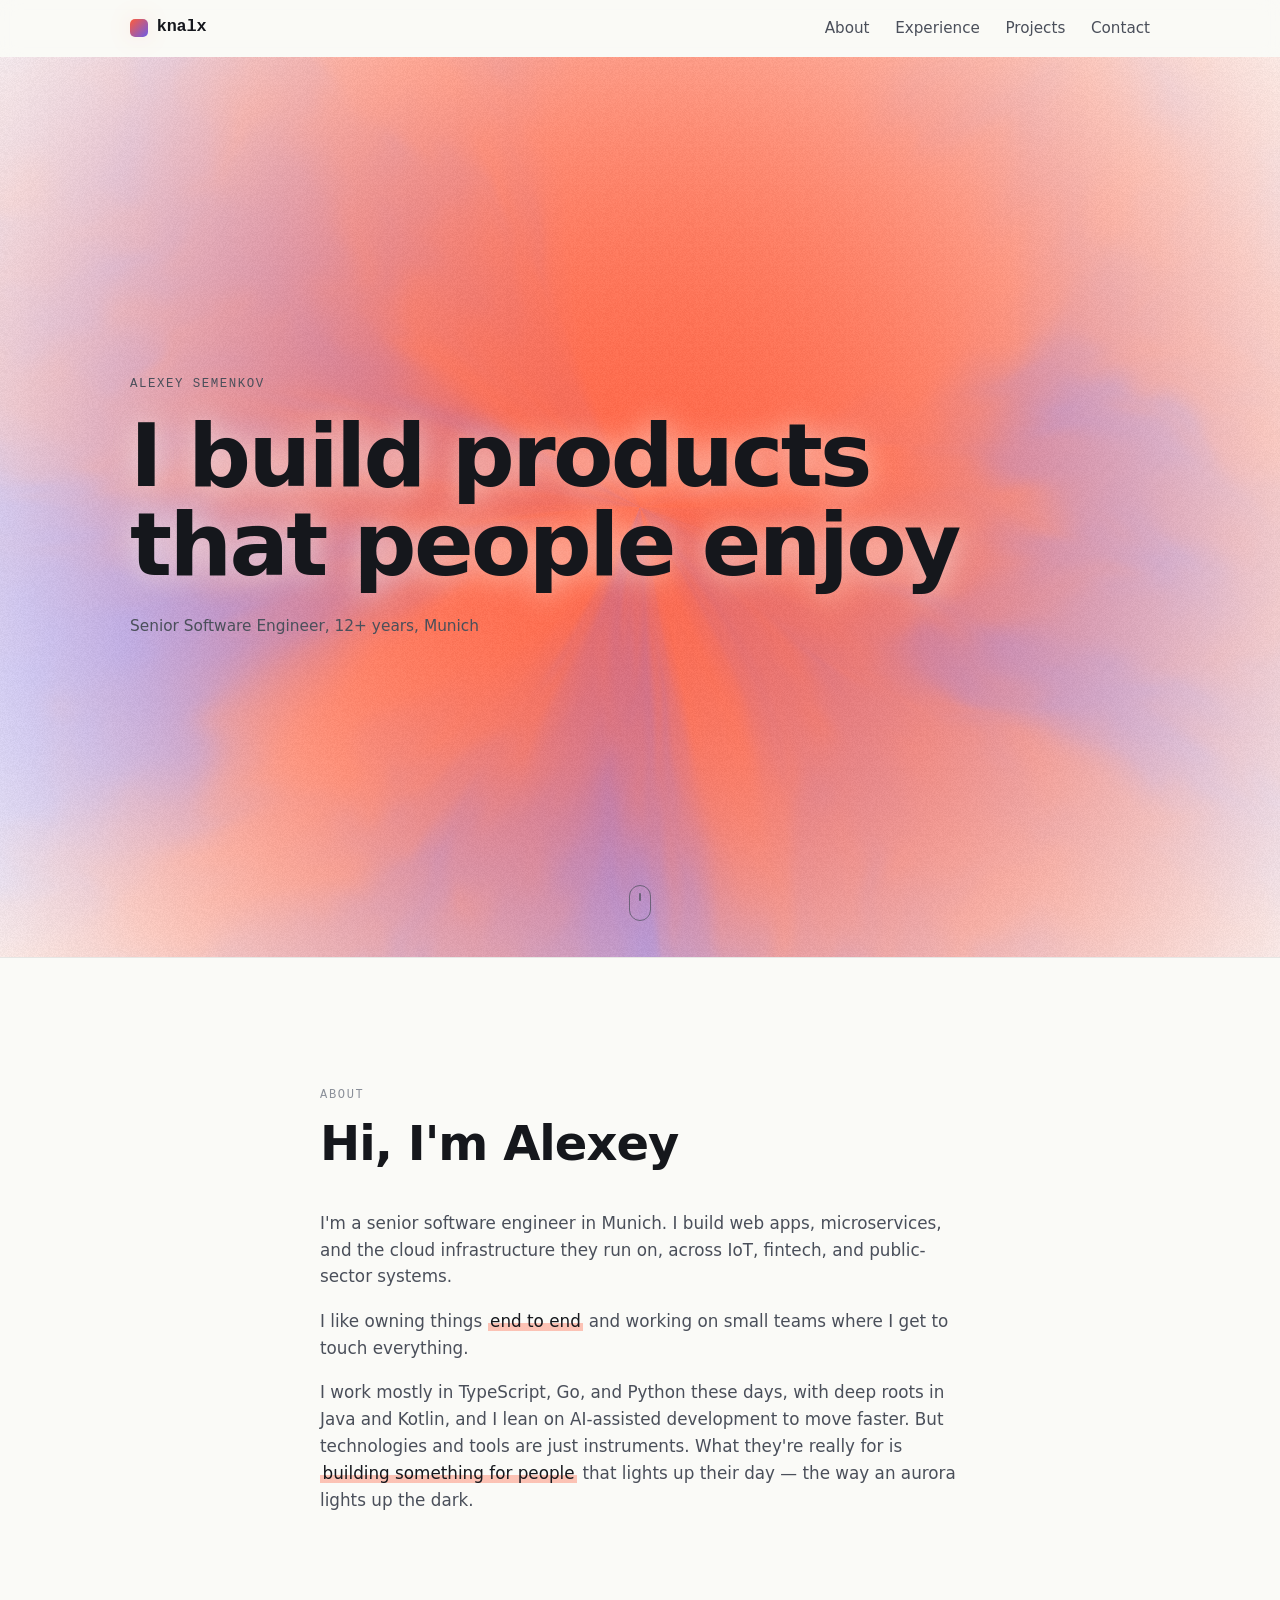
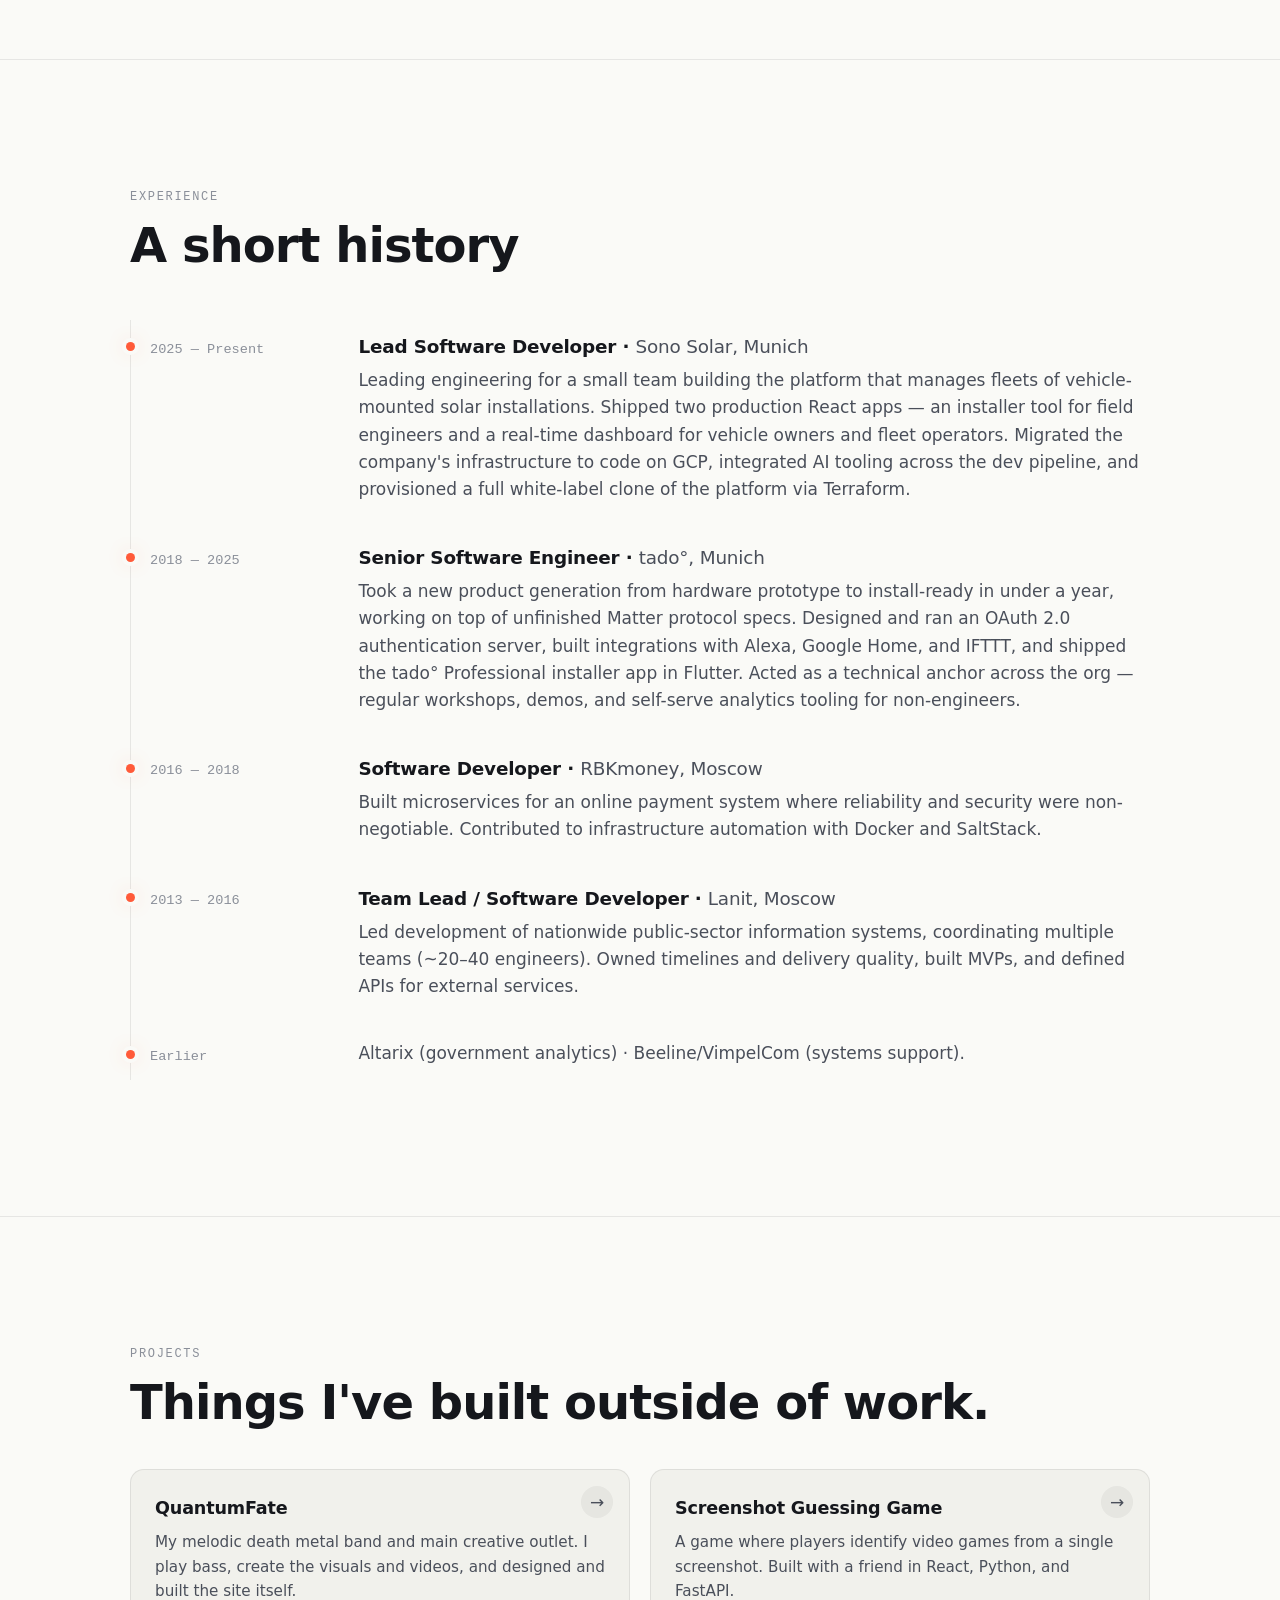
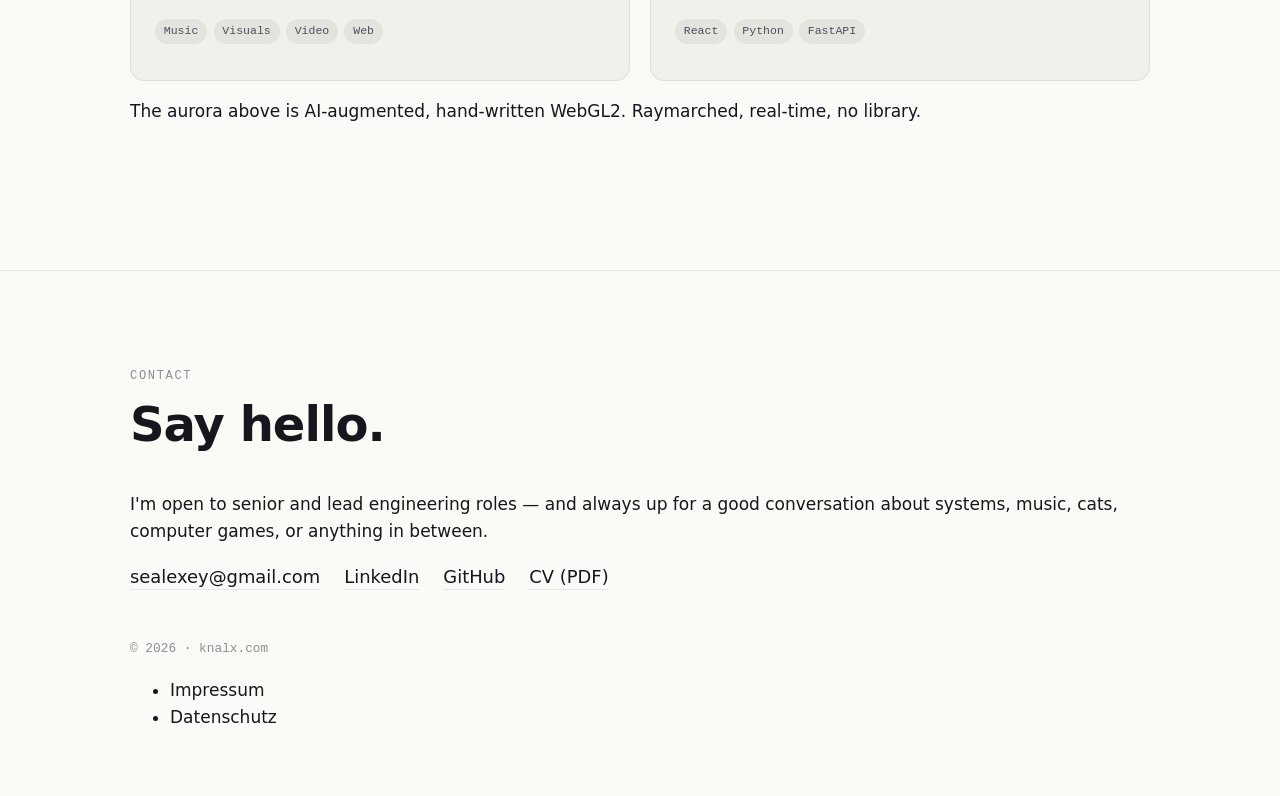
==== public/index.html @ 8fd1394a "site: legal pages, aurora dividers, projects rename - impressum.html + datenschutz.html: §5 TMG Impr" ====
<!doctype html>
<html lang="en">
    <head>
        <meta charset="utf-8" />
        <meta
            name="viewport"
            content="width=device-width, initial-scale=1, viewport-fit=cover"
        />
        <meta name="color-scheme" content="dark light" />
        <meta
            name="theme-color"
            content="#04060a"
            media="(prefers-color-scheme: dark)"
        />
        <meta
            name="theme-color"
            content="#f7f3f8"
            media="(prefers-color-scheme: light)"
        />

        <title>Alexey Semenkov, Senior Software Engineer, Munich</title>
        <meta
            name="description"
            content="Senior software engineer in Munich with 12+ years across IoT, fintech, and public-sector systems. I build web apps, microservices, and cloud infrastructure, from prototype to production."
        />

        <link rel="icon" type="image/svg+xml" href="/favicon.svg" />
        <link rel="stylesheet" href="/styles.css" />
    </head>

    <body>
        <a class="skip" href="#about">Skip to content</a>

        <header class="site-header" id="top">
            <nav aria-label="Primary">
                <a class="brand" href="#top" aria-label="knalx home">
                    <span class="brand__mark" aria-hidden="true"></span>
                    <span class="brand__word">knalx</span>
                </a>
                <ul class="nav">
                    <li><a href="#about">About</a></li>
                    <li><a href="#experience">Experience</a></li>
                    <li><a href="#projects">Projects</a></li>
                    <li><a href="#contact">Contact</a></li>
                </ul>
            </nav>
        </header>

        <main>
            <section id="hero" class="hero" aria-label="Intro">
                <canvas id="hero-gl" aria-hidden="true"></canvas>
                <div class="hero__fallback" aria-hidden="true"></div>

                <div class="hero__inner">
                    <p class="hero__eyebrow">Alexey Semenkov</p>
                    <h1 class="hero__title">
                        I build products<br />
                        that people enjoy
                    </h1>
                    <p class="hero__sub">
                        Senior Software Engineer, 12+ years, Munich
                    </p>
                </div>

                <a class="hero__cue" href="#about" aria-label="Scroll to about">
                    <span></span>
                </a>
            </section>

            <section id="about" class="section section--about reveal">
                <div class="container container--narrow">
                    <p class="section__kicker">About</p>
                    <h2 class="section__title">Hi, I'm Alexey</h2>
                    <div class="prose">
                        <p>
                            I'm a senior software engineer in Munich. I build
                            web apps, microservices, and the cloud
                            infrastructure they run on, across IoT, fintech,
                            and public-sector systems.
                        </p>
                        <p>
                            I like owning things <em>end to end</em> and
                            working on small teams where I get to touch
                            everything.
                        </p>
                        <p>
                            I work mostly in TypeScript, Go, and Python these
                            days, with deep roots in Java and Kotlin, and I
                            lean on AI-assisted development to move faster.
                            But technologies and tools are just instruments.
                            What they're really for is
                            <em>building something for people</em> that lights
                            up their day — the way an aurora lights up the
                            dark.
                        </p>
                    </div>
                </div>
            </section>

            <section id="experience" class="section section--experience reveal">
                <div class="container">
                    <p class="section__kicker">Experience</p>
                    <h2 class="section__title">A short history</h2>

                    <ol class="timeline">
                        <li class="timeline__item">
                            <div class="timeline__when">2025 — Present</div>
                            <div class="timeline__what">
                                <h3>
                                    Lead Software Developer ·
                                    <span>Sono Solar, Munich</span>
                                </h3>
                                <p>
                                    Leading engineering for a small team
                                    building the platform that manages fleets
                                    of vehicle-mounted solar installations.
                                    Shipped two production React apps — an
                                    installer tool for field engineers and a
                                    real-time dashboard for vehicle owners and
                                    fleet operators. Migrated the company's
                                    infrastructure to code on GCP, integrated
                                    AI tooling across the dev pipeline, and
                                    provisioned a full white-label clone of
                                    the platform via Terraform.
                                </p>
                            </div>
                        </li>
                        <li class="timeline__item">
                            <div class="timeline__when">2018 — 2025</div>
                            <div class="timeline__what">
                                <h3>
                                    Senior Software Engineer ·
                                    <span>tado°, Munich</span>
                                </h3>
                                <p>
                                    Took a new product generation from hardware
                                    prototype to install-ready in under a year,
                                    working on top of unfinished Matter
                                    protocol specs. Designed and ran an OAuth
                                    2.0 authentication server, built
                                    integrations with Alexa, Google Home, and
                                    IFTTT, and shipped the tado° Professional
                                    installer app in Flutter. Acted as a
                                    technical anchor across the org — regular
                                    workshops, demos, and self-serve analytics
                                    tooling for non-engineers.
                                </p>
                            </div>
                        </li>
                        <li class="timeline__item">
                            <div class="timeline__when">2016 — 2018</div>
                            <div class="timeline__what">
                                <h3>
                                    Software Developer ·
                                    <span>RBKmoney, Moscow</span>
                                </h3>
                                <p>
                                    Built microservices for an online payment
                                    system where reliability and security were
                                    non-negotiable. Contributed to
                                    infrastructure automation with Docker and
                                    SaltStack.
                                </p>
                            </div>
                        </li>
                        <li class="timeline__item">
                            <div class="timeline__when">2013 — 2016</div>
                            <div class="timeline__what">
                                <h3>
                                    Team Lead / Software Developer ·
                                    <span>Lanit, Moscow</span>
                                </h3>
                                <p>
                                    Led development of nationwide
                                    public-sector information systems,
                                    coordinating multiple teams (~20–40
                                    engineers). Owned timelines and delivery
                                    quality, built MVPs, and defined APIs for
                                    external services.
                                </p>
                            </div>
                        </li>
                        <li class="timeline__item">
                            <div class="timeline__when">Earlier</div>
                            <div class="timeline__what">
                                <p>
                                    Altarix (government analytics) ·
                                    Beeline/VimpelCom (systems support).
                                </p>
                            </div>
                        </li>
                    </ol>
                </div>
            </section>

            <section id="projects" class="section section--projects reveal">
                <div class="container">
                    <p class="section__kicker">Projects</p>
                    <h2 class="section__title">
                        Things I've built outside of work.
                    </h2>

                    <ul class="cards">
                        <li class="card">
                            <h3 class="card__title">QuantumFate</h3>
                            <p class="card__pitch">
                                My melodic death metal band and main creative
                                outlet. I play bass, create the visuals and
                                videos, and designed and built the site
                                itself.
                            </p>
                            <ul class="chips">
                                <li>Music</li>
                                <li>Visuals</li>
                                <li>Video</li>
                                <li>Web</li>
                            </ul>
                            <a
                                class="card__link"
                                href="https://quantumfate.com"
                                rel="noopener"
                                aria-label="Open quantumfate.com"
                                >→</a
                            >
                        </li>
                        <li class="card">
                            <h3 class="card__title">
                                Screenshot Guessing Game
                            </h3>
                            <p class="card__pitch">
                                A game where players identify video games from
                                a single screenshot. Built with a friend in
                                React, Python, and FastAPI.
                            </p>
                            <ul class="chips">
                                <li>React</li>
                                <li>Python</li>
                                <li>FastAPI</li>
                            </ul>
                            <a
                                class="card__link"
                                href="https://github.com/knalx/ssgg"
                                rel="noopener"
                                aria-label="Open ssgg on GitHub"
                                >→</a
                            >
                        </li>
                    </ul>

                    <p class="aurora-credit">
                        The aurora above is AI-augmented, hand-written
                        WebGL2. Raymarched, real-time, no library.
                    </p>
                </div>
            </section>
        </main>

        <footer id="contact" class="site-footer reveal">
            <div class="container">
                <p class="footer__kicker">Contact</p>
                <h2 class="footer__title">Say hello.</h2>
                <p class="footer__intro">
                    I'm open to senior and lead engineering roles — and
                    always up for a good conversation about systems, music,
                    cats, computer games, or anything in between.
                </p>

                <ul class="links">
                    <li>
                        <a href="mailto:sealexey@gmail.com"
                            >sealexey@gmail.com</a
                        >
                    </li>
                    <li>
                        <a
                            href="https://linkedin.com/in/alexey-semenkov"
                            rel="me noopener"
                            >LinkedIn</a
                        >
                    </li>
                    <li>
                        <a href="https://github.com/knalx" rel="me noopener"
                            >GitHub</a
                        >
                    </li>
                    <li><a href="/cv.pdf" download>CV (PDF)</a></li>
                </ul>

                <div class="footer__bottom">
                    <p class="footer__fine">
                        © <span id="year"></span> · knalx.com
                    </p>
                    <ul class="legal-links">
                        <li><a href="/impressum.html">Impressum</a></li>
                        <li><a href="/datenschutz.html">Datenschutz</a></li>
                    </ul>
                </div>
            </div>
        </footer>

        <script src="/hero.js" defer></script>
        <script src="/main.js" defer></script>
    </body>
</html>
---- styles.css ----
:root {
  --bg: #0b0d12;
  --bg-soft: #11141b;
  --fg: #eef0f4;
  --fg-soft: #a8aebb;
  --fg-mute: #6b7180;
  --line: rgba(255, 255, 255, 0.08);
  --accent-a: #ff5b3a;
  --accent-b: #6c5ce7;
  --max: 1100px;
  --max-narrow: 720px;
  --radius: 14px;
  --pad: clamp(1.25rem, 4vw, 2.5rem);

  --font-sans: ui-sans-serif, system-ui, -apple-system, "Segoe UI", Roboto,
    "Helvetica Neue", Arial, sans-serif;
  --font-mono: ui-monospace, SFMono-Regular, Menlo, Consolas, monospace;
  --font-display: var(--font-sans);
}

@media (prefers-color-scheme: light) {
  :root {
    --bg: #fafaf7;
    --bg-soft: #f1f1ec;
    --fg: #15171c;
    --fg-soft: #4a4f5a;
    --fg-mute: #8a8f99;
    --line: rgba(0, 0, 0, 0.08);
  }
}

* {
  box-sizing: border-box;
}

html {
  scroll-behavior: smooth;
}

@media (prefers-reduced-motion: reduce) {
  html {
    scroll-behavior: auto;
  }
  *,
  *::before,
  *::after {
    animation-duration: 0.001ms !important;
    animation-iteration-count: 1 !important;
    transition-duration: 0.001ms !important;
  }
}

body {
  margin: 0;
  background: var(--bg);
  color: var(--fg);
  font-family: var(--font-sans);
  font-size: clamp(15px, 1vw + 0.4rem, 17px);
  line-height: 1.6;
  -webkit-font-smoothing: antialiased;
  text-rendering: optimizeLegibility;
}

img,
svg,
canvas {
  display: block;
  max-width: 100%;
}

a {
  color: inherit;
  text-decoration: none;
  transition: color 0.2s ease, opacity 0.2s ease;
}

a:hover {
  color: var(--accent-a);
}

.skip {
  position: absolute;
  left: -9999px;
  top: 0;
}
.skip:focus {
  left: 1rem;
  top: 1rem;
  background: var(--fg);
  color: var(--bg);
  padding: 0.5rem 0.75rem;
  border-radius: 6px;
  z-index: 1000;
}

/* ---------- Header ---------- */
.site-header {
  position: sticky;
  top: 0;
  z-index: 50;
  backdrop-filter: saturate(160%) blur(10px);
  -webkit-backdrop-filter: saturate(160%) blur(10px);
  background: color-mix(in oklab, var(--bg) 70%, transparent);
  border-bottom: 1px solid transparent;
  transition: border-color 0.3s ease, background 0.3s ease;
}

.site-header.is-scrolled {
  border-bottom-color: var(--line);
}

.site-header nav {
  max-width: var(--max);
  margin: 0 auto;
  padding: 0.9rem var(--pad);
  display: flex;
  align-items: center;
  justify-content: space-between;
  gap: 1rem;
}

.brand {
  display: inline-flex;
  align-items: center;
  gap: 0.55rem;
  font-weight: 600;
  letter-spacing: -0.01em;
  font-size: 1.05rem;
}

.brand__mark {
  width: 18px;
  height: 18px;
  border-radius: 5px;
  background: linear-gradient(135deg, var(--accent-a), var(--accent-b));
  box-shadow: 0 0 24px -6px var(--accent-a);
}

.brand__word {
  font-family: var(--font-mono);
}

.nav {
  display: flex;
  gap: clamp(0.75rem, 2vw, 1.6rem);
  list-style: none;
  margin: 0;
  padding: 0;
  font-size: 0.95rem;
  color: var(--fg-soft);
}

.nav a {
  position: relative;
  padding: 0.25rem 0;
}

.nav a::after {
  content: "";
  position: absolute;
  left: 0;
  right: 100%;
  bottom: -2px;
  height: 1px;
  background: currentColor;
  transition: right 0.25s ease;
}

.nav a:hover::after {
  right: 0;
}

/* ---------- Hero ---------- */
.hero {
  position: relative;
  height: 100svh;
  min-height: 560px;
  overflow: hidden;
  display: flex;
  align-items: center;
}

#hero-gl,
.hero__fallback {
  position: absolute;
  inset: 0;
  width: 100%;
  height: 100%;
  z-index: 0;
}

.hero__fallback {
  background:
    radial-gradient(60% 60% at 30% 30%, color-mix(in oklab, var(--accent-b) 55%, transparent), transparent 70%),
    radial-gradient(50% 50% at 70% 70%, color-mix(in oklab, var(--accent-a) 55%, transparent), transparent 70%),
    var(--bg);
  filter: saturate(115%);
  animation: drift 24s ease-in-out infinite alternate;
  opacity: 0;
  transition: opacity 0.4s ease;
}

.hero.no-gl .hero__fallback {
  opacity: 1;
}

@keyframes drift {
  from {
    transform: translate3d(-2%, -1%, 0) scale(1.05);
  }
  to {
    transform: translate3d(2%, 1%, 0) scale(1.1);
  }
}

.hero__inner {
  position: relative;
  z-index: 2;
  max-width: var(--max);
  width: 100%;
  margin: 0 auto;
  padding: 0 var(--pad);
}

.hero__eyebrow {
  font-family: var(--font-mono);
  text-transform: uppercase;
  letter-spacing: 0.12em;
  font-size: 0.78rem;
  color: var(--fg-soft);
  margin: 0 0 1rem;
}

.hero__title {
  font-family: var(--font-display);
  font-weight: 700;
  font-size: clamp(2.4rem, 7vw, 5.5rem);
  line-height: 1.02;
  letter-spacing: -0.03em;
  margin: 0 0 1.5rem;
  max-width: 18ch;
  text-shadow: 0 2px 30px color-mix(in oklab, var(--bg) 65%, transparent);
}

.hero__sub {
  font-size: clamp(0.95rem, 1.2vw, 1.1rem);
  color: var(--fg-soft);
  margin: 0;
}

.hero__cue {
  position: absolute;
  z-index: 2;
  left: 50%;
  bottom: 2.2rem;
  width: 22px;
  height: 36px;
  border: 1px solid var(--fg-soft);
  border-radius: 12px;
  transform: translateX(-50%);
  opacity: 0.7;
}

.hero__cue span {
  position: absolute;
  left: 50%;
  top: 7px;
  width: 2px;
  height: 8px;
  background: var(--fg-soft);
  border-radius: 1px;
  transform: translateX(-50%);
  animation: cue 1.6s ease-in-out infinite;
}

@keyframes cue {
  0%,
  100% {
    transform: translate(-50%, 0);
    opacity: 1;
  }
  50% {
    transform: translate(-50%, 10px);
    opacity: 0.2;
  }
}

/* ---------- Sections ---------- */
.section {
  padding: clamp(4rem, 10vw, 8rem) 0;
  border-top: 1px solid var(--line);
}

.container {
  max-width: var(--max);
  margin: 0 auto;
  padding: 0 var(--pad);
}

.container--narrow {
  max-width: var(--max-narrow);
}

.section__kicker,
.footer__kicker {
  font-family: var(--font-mono);
  text-transform: uppercase;
  letter-spacing: 0.14em;
  font-size: 0.75rem;
  color: var(--fg-mute);
  margin: 0 0 0.75rem;
}

.section__title,
.footer__title {
  font-family: var(--font-display);
  font-weight: 700;
  font-size: clamp(1.9rem, 4vw, 3rem);
  letter-spacing: -0.02em;
  line-height: 1.1;
  margin: 0 0 2.5rem;
}

.prose p {
  font-size: clamp(1.05rem, 1.3vw, 1.2rem);
  color: var(--fg-soft);
  margin: 0 0 1.1rem;
}

.prose em {
  color: var(--fg);
  font-style: normal;
  background: linear-gradient(180deg, transparent 60%, color-mix(in oklab, var(--accent-a) 35%, transparent) 60%);
  padding: 0 0.15em;
}

/* ---------- Timeline ---------- */
.timeline {
  list-style: none;
  margin: 0;
  padding: 0;
  position: relative;
}

.timeline::before {
  content: "";
  position: absolute;
  left: 0;
  top: 0.5rem;
  bottom: 0.5rem;
  width: 1px;
  background: var(--line);
}

.timeline__item {
  display: grid;
  grid-template-columns: clamp(110px, 18%, 170px) 1fr;
  gap: clamp(1rem, 3vw, 2.5rem);
  padding: 1.25rem 0 1.25rem 1.25rem;
  position: relative;
}

.timeline__item::before {
  content: "";
  position: absolute;
  left: -4px;
  top: 1.85rem;
  width: 9px;
  height: 9px;
  border-radius: 50%;
  background: var(--accent-a);
  box-shadow: 0 0 0 4px var(--bg), 0 0 18px -2px var(--accent-a);
}

.timeline__when {
  font-family: var(--font-mono);
  color: var(--fg-mute);
  font-size: 0.85rem;
  padding-top: 0.4rem;
}

.timeline__what h3 {
  margin: 0 0 0.35rem;
  font-size: 1.15rem;
  letter-spacing: -0.01em;
}

.timeline__what h3 span {
  color: var(--fg-soft);
  font-weight: 500;
}

.timeline__what p {
  margin: 0;
  color: var(--fg-soft);
}

/* ---------- Project cards ---------- */
.cards {
  list-style: none;
  padding: 0;
  margin: 0;
  display: grid;
  grid-template-columns: repeat(auto-fit, minmax(260px, 1fr));
  gap: clamp(0.8rem, 2vw, 1.25rem);
}

.card {
  position: relative;
  padding: 1.5rem 1.5rem 1.25rem;
  background: var(--bg-soft);
  border: 1px solid var(--line);
  border-radius: var(--radius);
  overflow: hidden;
  isolation: isolate;
  transition: transform 0.35s ease, border-color 0.35s ease;
}

.card::before {
  content: "";
  position: absolute;
  inset: 0;
  background: radial-gradient(
    400px circle at var(--mx, 50%) var(--my, 0%),
    color-mix(in oklab, var(--accent-a) 22%, transparent),
    transparent 60%
  );
  opacity: 0;
  transition: opacity 0.3s ease;
  z-index: -1;
  pointer-events: none;
}

.card:hover {
  transform: translateY(-2px);
  border-color: color-mix(in oklab, var(--accent-a) 50%, var(--line));
}

.card:hover::before {
  opacity: 1;
}

.card__title {
  margin: 0 0 0.5rem;
  font-size: 1.1rem;
  letter-spacing: -0.01em;
}

.card__pitch {
  margin: 0 0 1rem;
  color: var(--fg-soft);
  font-size: 0.95rem;
}

.chips {
  list-style: none;
  margin: 0 0 1rem;
  padding: 0;
  display: flex;
  flex-wrap: wrap;
  gap: 0.4rem;
  font-family: var(--font-mono);
  font-size: 0.72rem;
}

.chips li {
  padding: 0.2rem 0.55rem;
  border-radius: 999px;
  background: color-mix(in oklab, var(--fg) 6%, transparent);
  color: var(--fg-soft);
}

.card__link {
  position: absolute;
  right: 1rem;
  top: 1rem;
  width: 32px;
  height: 32px;
  display: inline-flex;
  align-items: center;
  justify-content: center;
  border-radius: 50%;
  color: var(--fg-soft);
  background: color-mix(in oklab, var(--fg) 5%, transparent);
  transition: background 0.2s ease, color 0.2s ease, transform 0.2s ease;
}

.card__link:hover {
  color: var(--bg);
  background: var(--accent-a);
  transform: translate(2px, -2px);
}

/* ---------- Footer ---------- */
.site-footer {
  border-top: 1px solid var(--line);
  padding: clamp(3rem, 8vw, 6rem) 0 3rem;
}

.links {
  list-style: none;
  padding: 0;
  margin: 0 0 3rem;
  display: flex;
  flex-wrap: wrap;
  gap: 1.5rem;
  font-size: clamp(1.05rem, 1.4vw, 1.25rem);
}

.links a {
  border-bottom: 1px solid var(--line);
  padding-bottom: 2px;
}

.footer__fine {
  font-family: var(--font-mono);
  color: var(--fg-mute);
  font-size: 0.8rem;
  margin: 0;
}

/* ---------- Reveal animation ---------- */
.reveal {
  opacity: 0;
  transform: translateY(18px);
  transition: opacity 0.7s ease, transform 0.7s ease;
}

.reveal.is-in {
  opacity: 1;
  transform: none;
}

@media (prefers-reduced-motion: reduce) {
  .reveal {
    opacity: 1;
    transform: none;
    transition: none;
  }
  .hero__fallback,
  .hero__cue span {
    animation: none;
  }
}
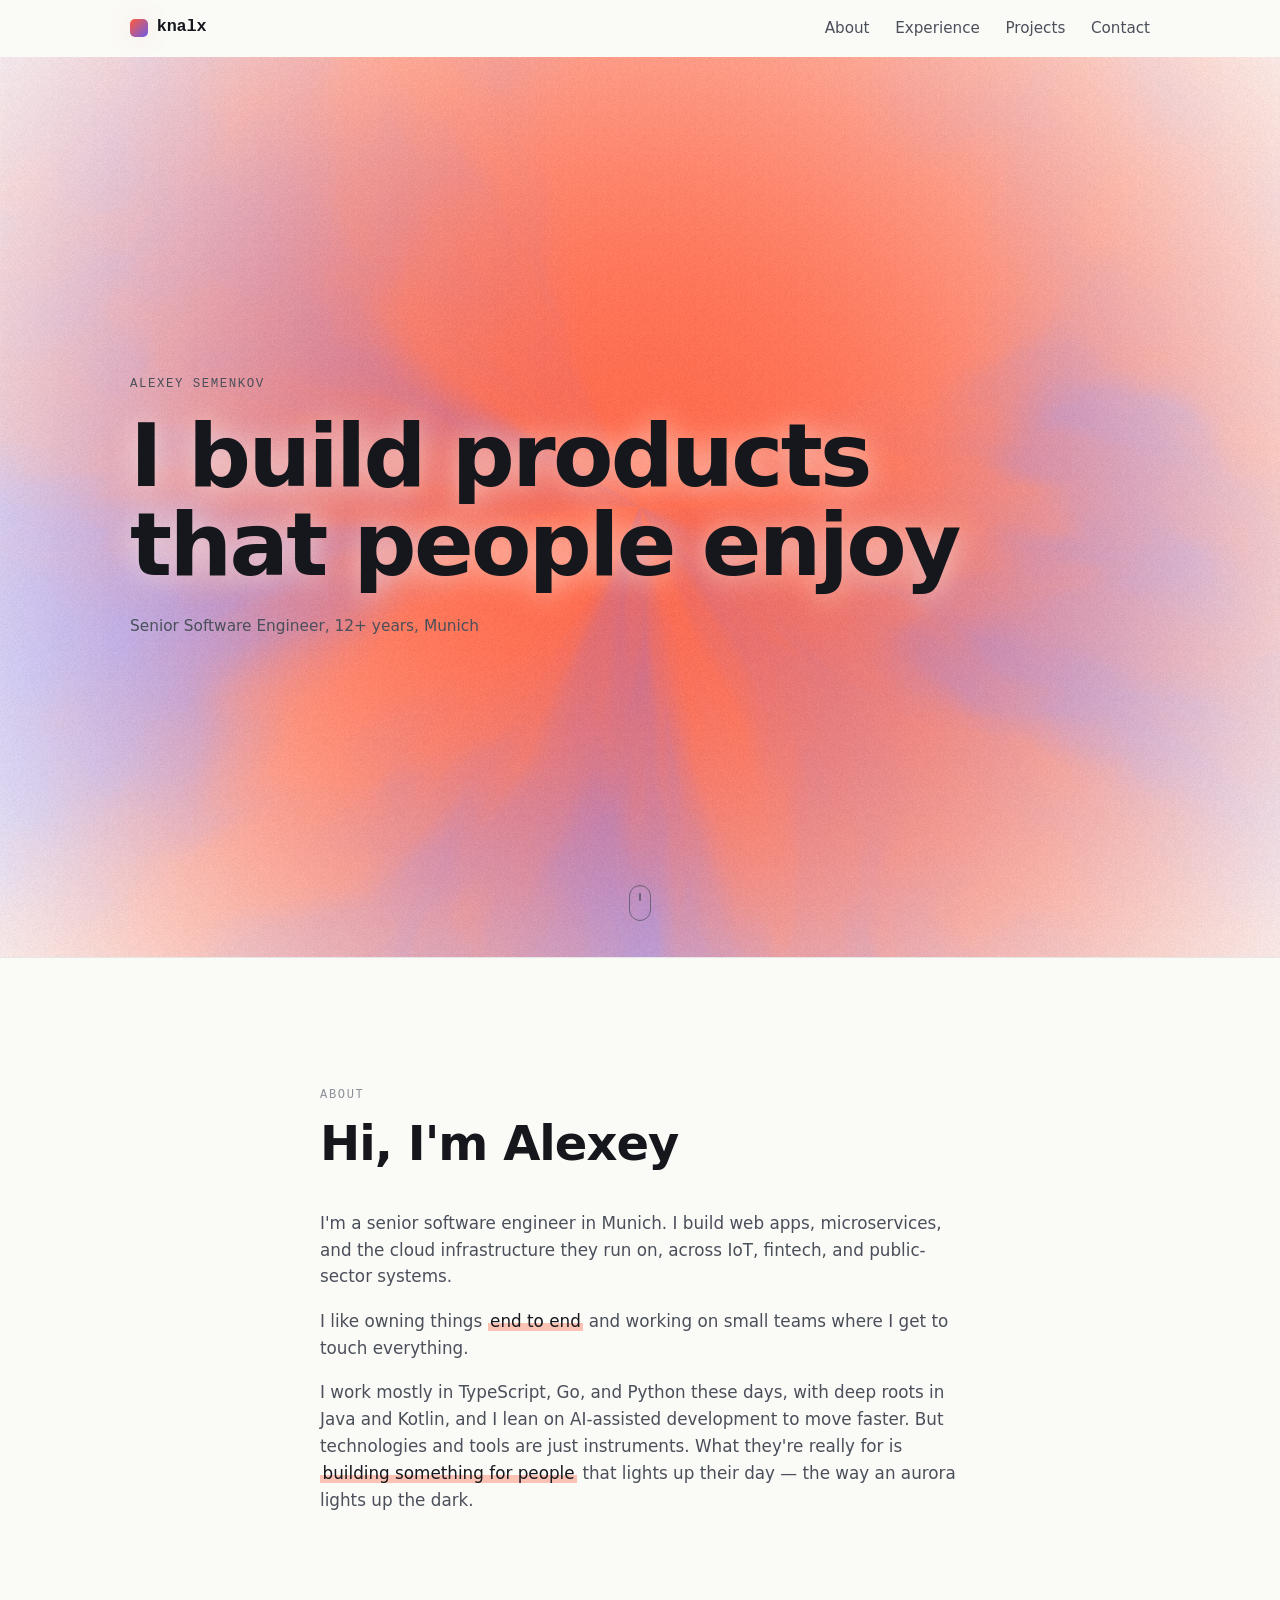
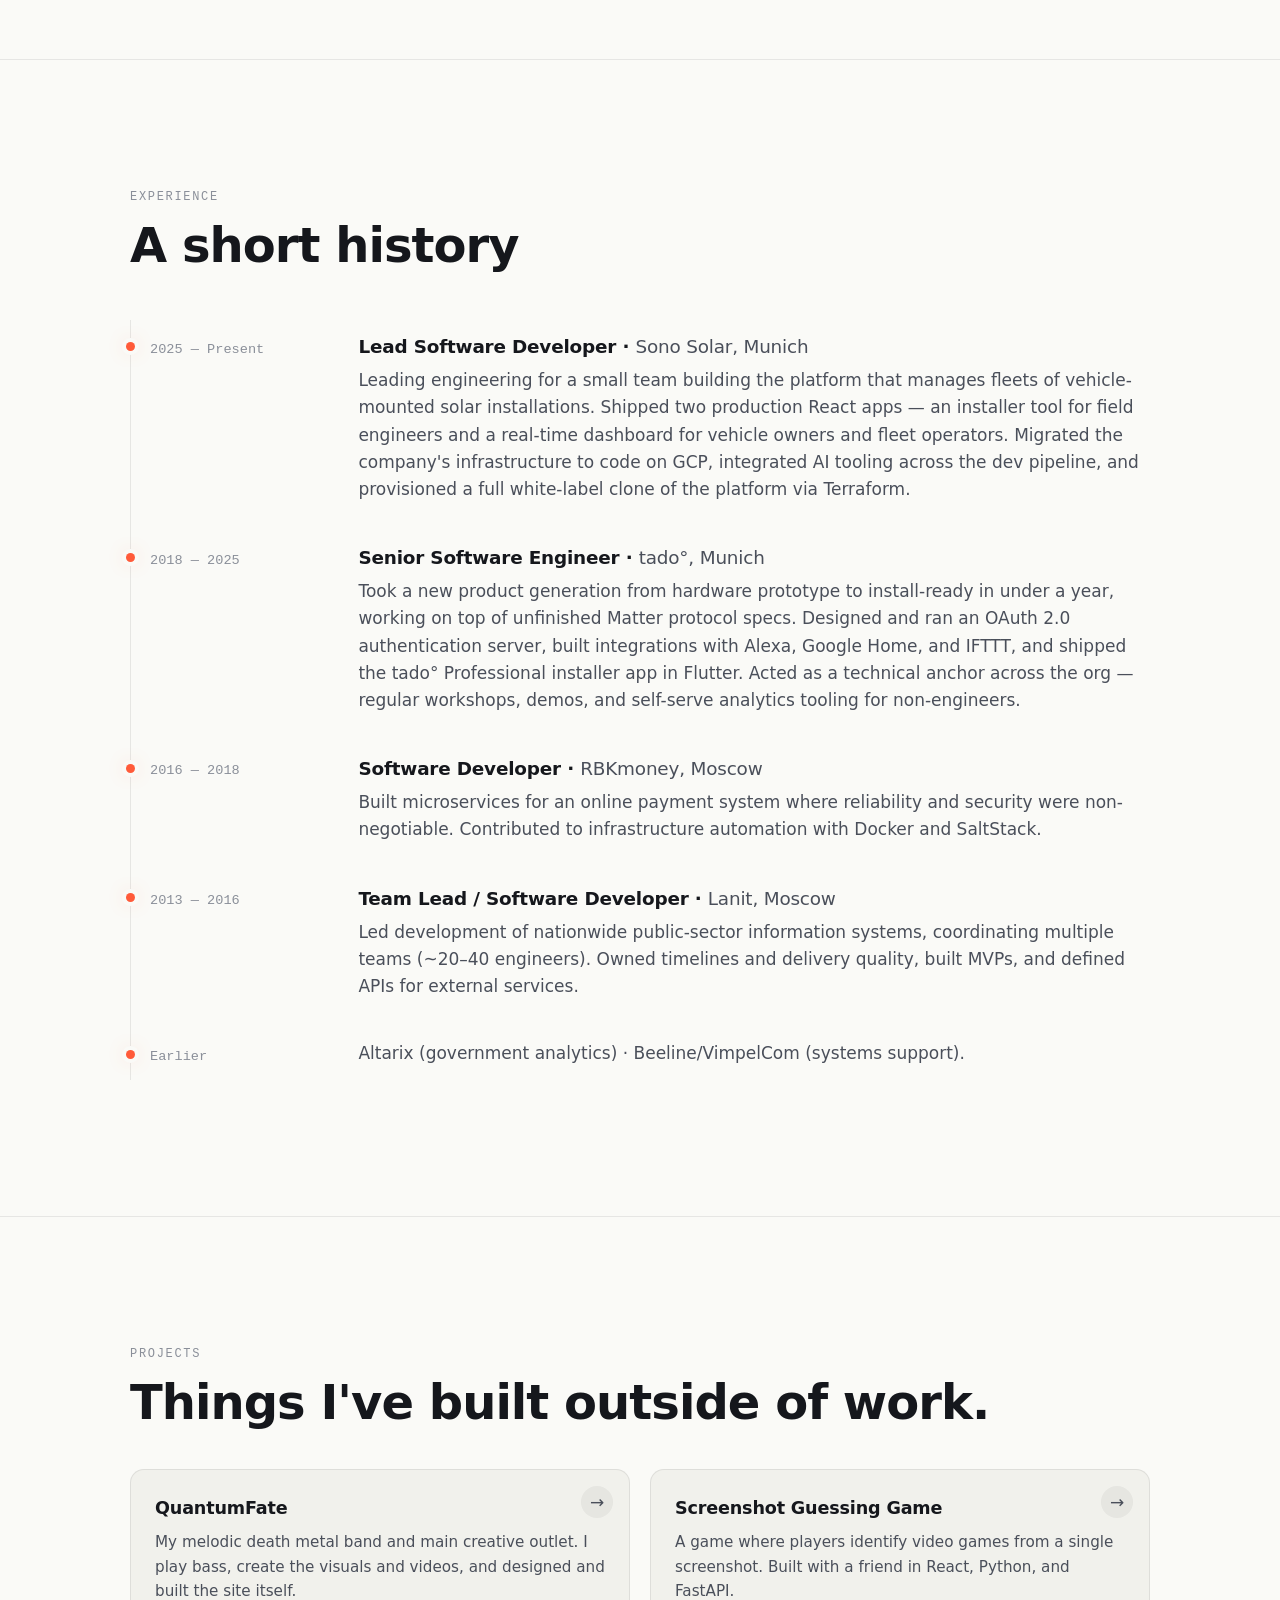
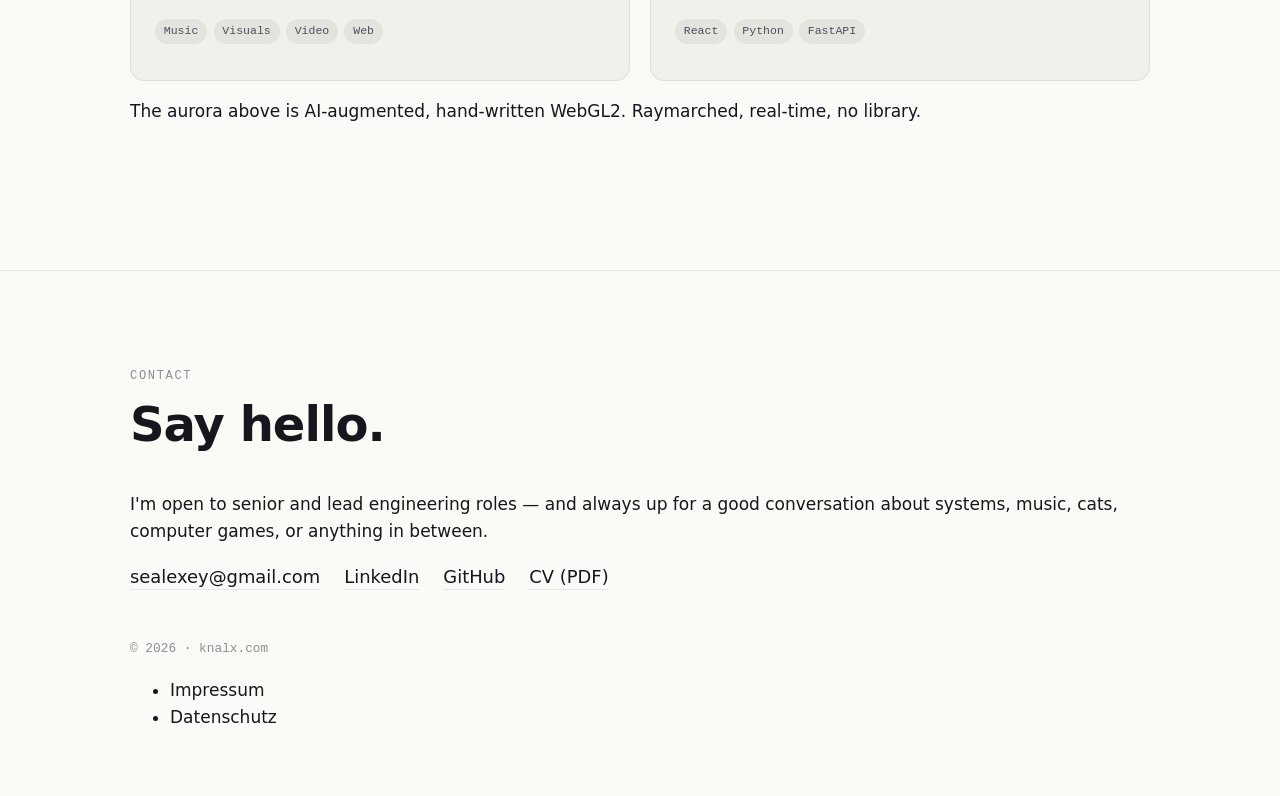
==== commit 491af5a8: "hero: real-star catalog via GL_POINTS pass + NASA-orbital splat style Replace the procedural starLay" ====
--- a/public/index.html
+++ b/public/index.html
@@ -26,6 +26,7 @@
 
         <link rel="icon" type="image/svg+xml" href="/favicon.svg" />
         <link rel="stylesheet" href="/styles.css" />
+        <link rel="preload" href="/stars.bin" as="fetch" crossorigin="anonymous" />
     </head>
 
     <body>
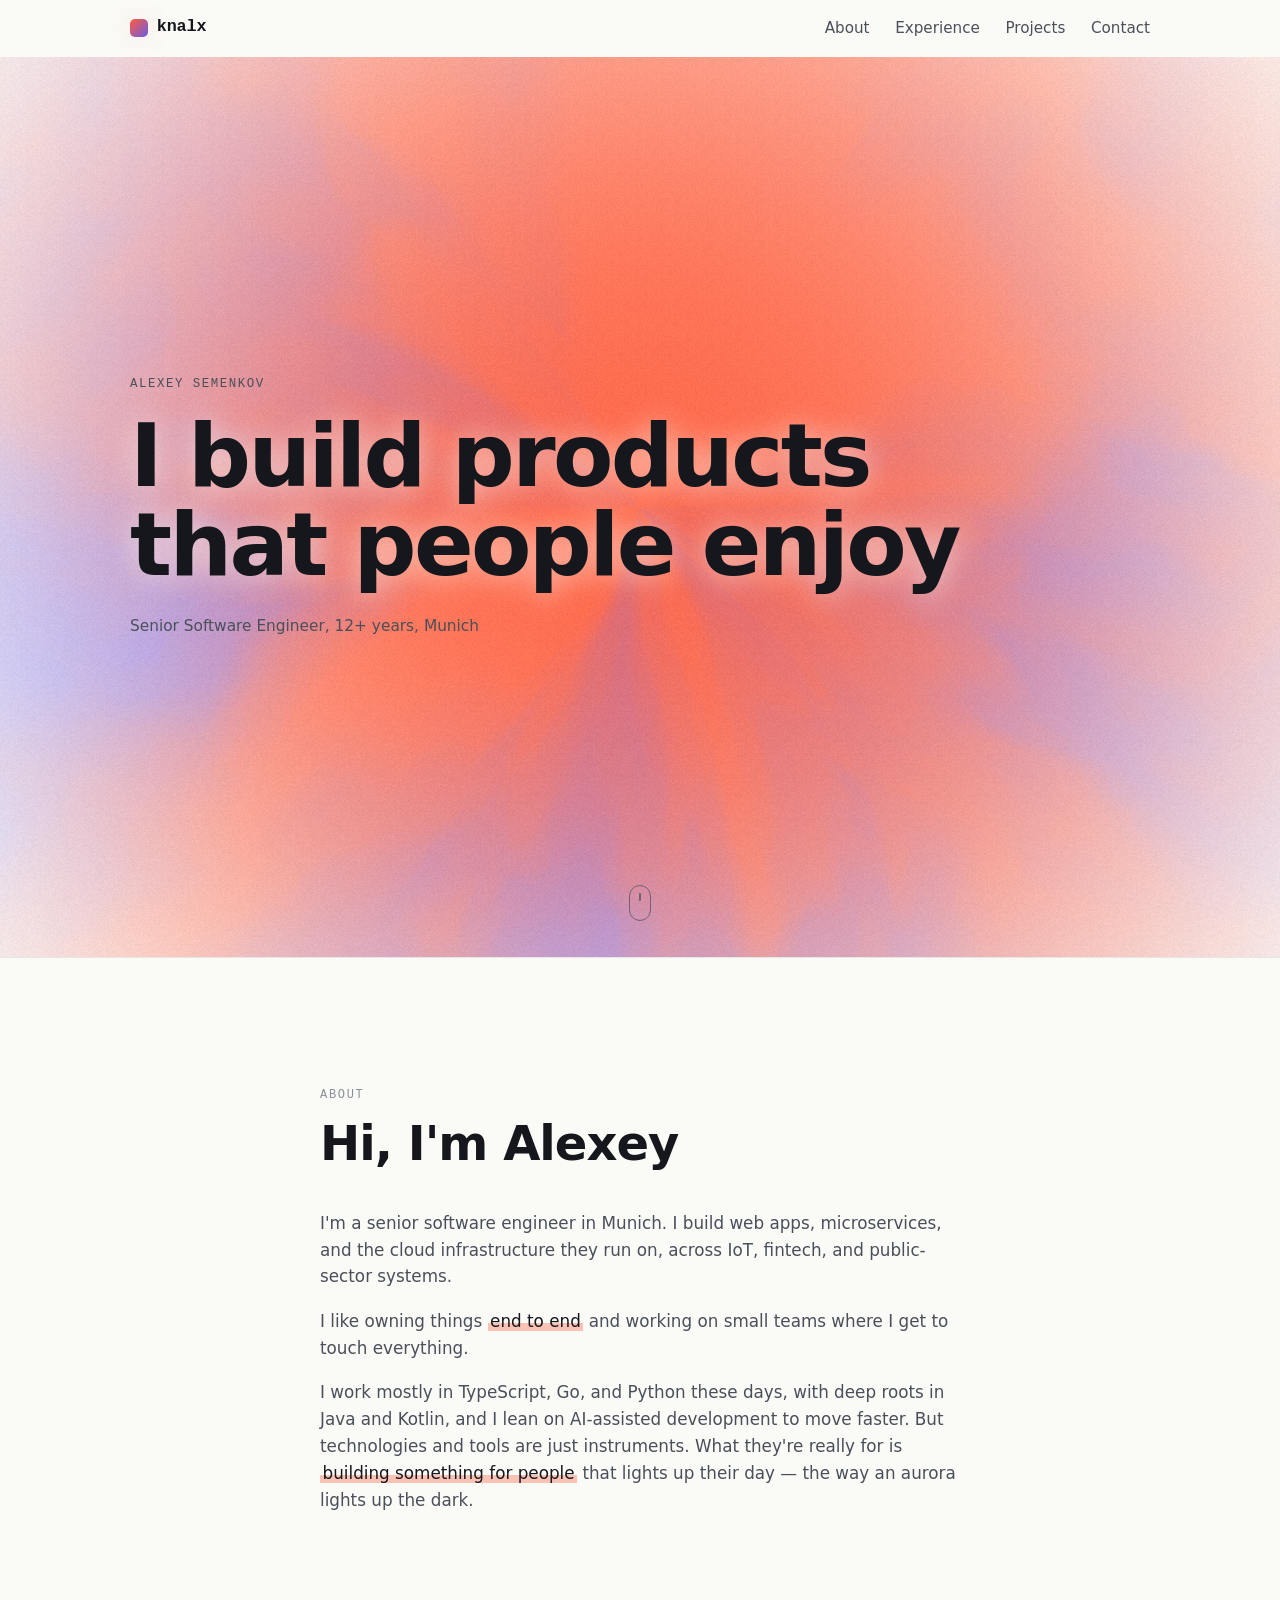
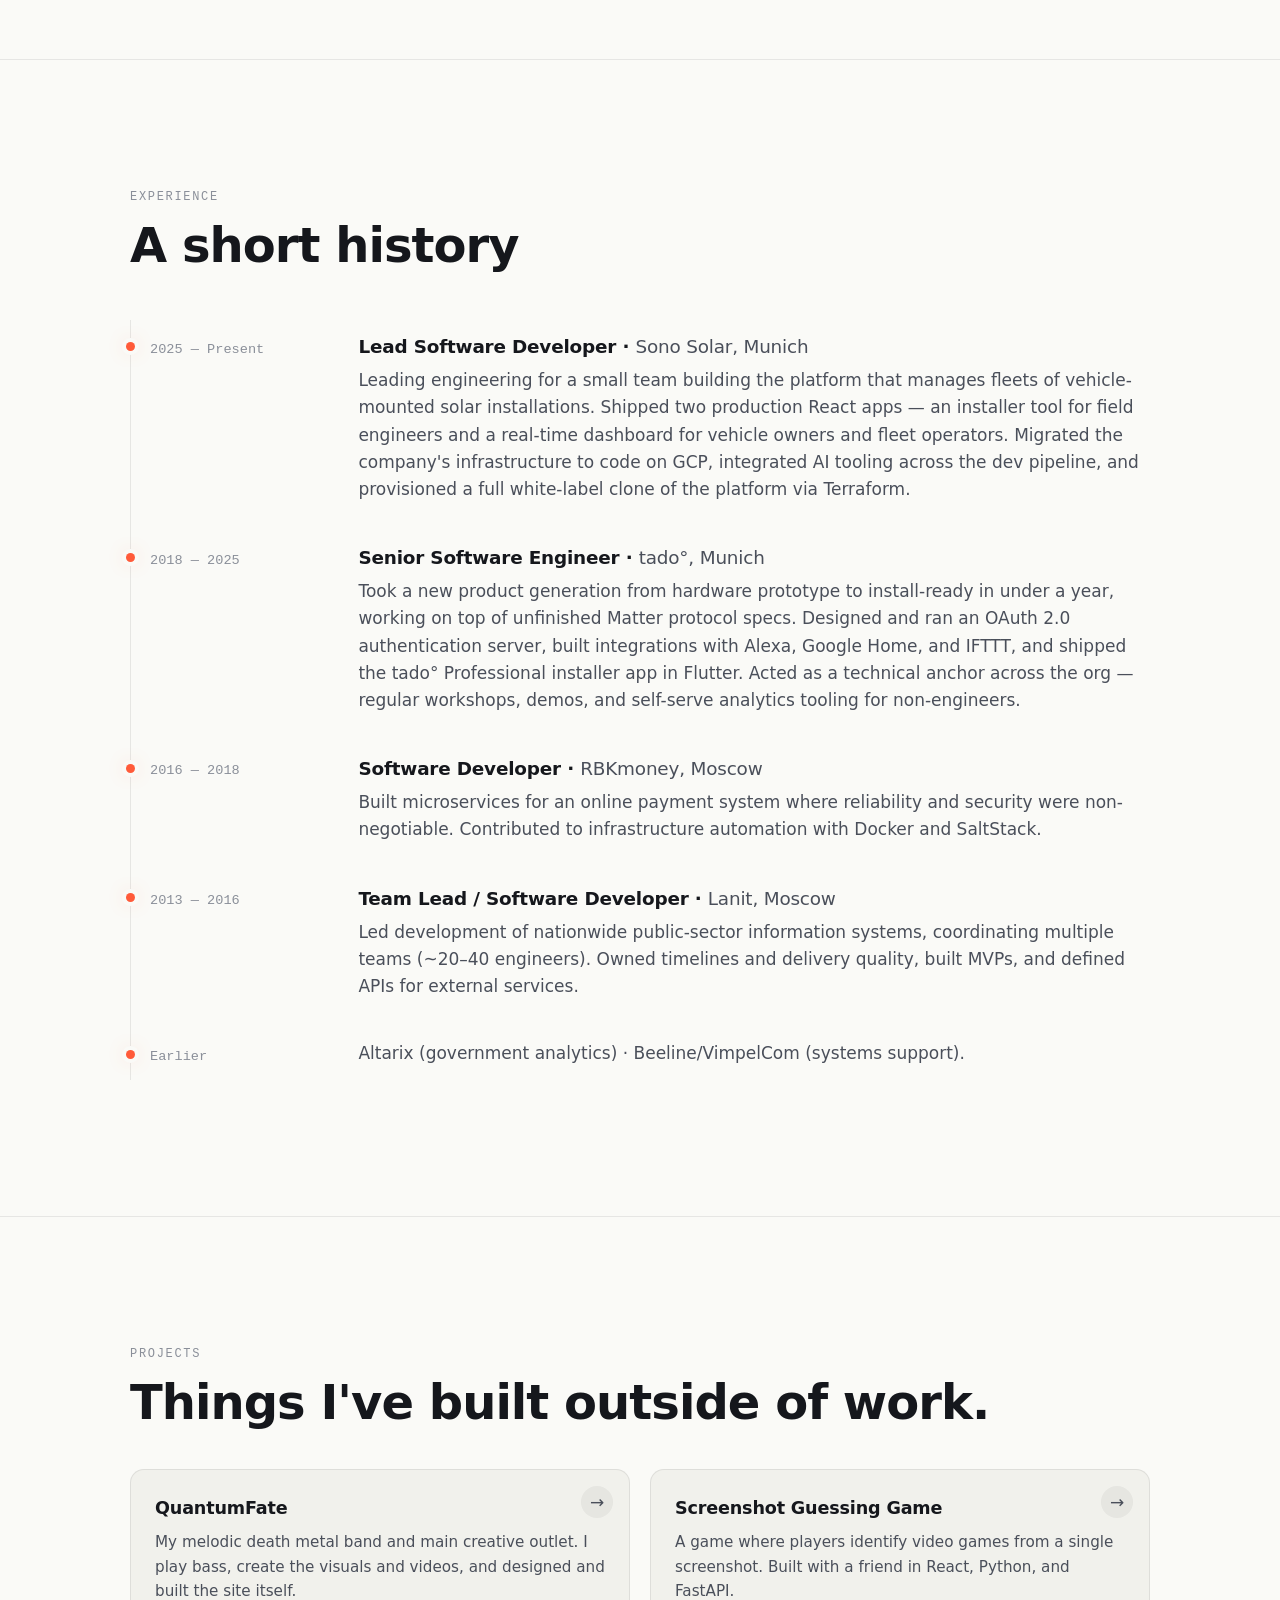
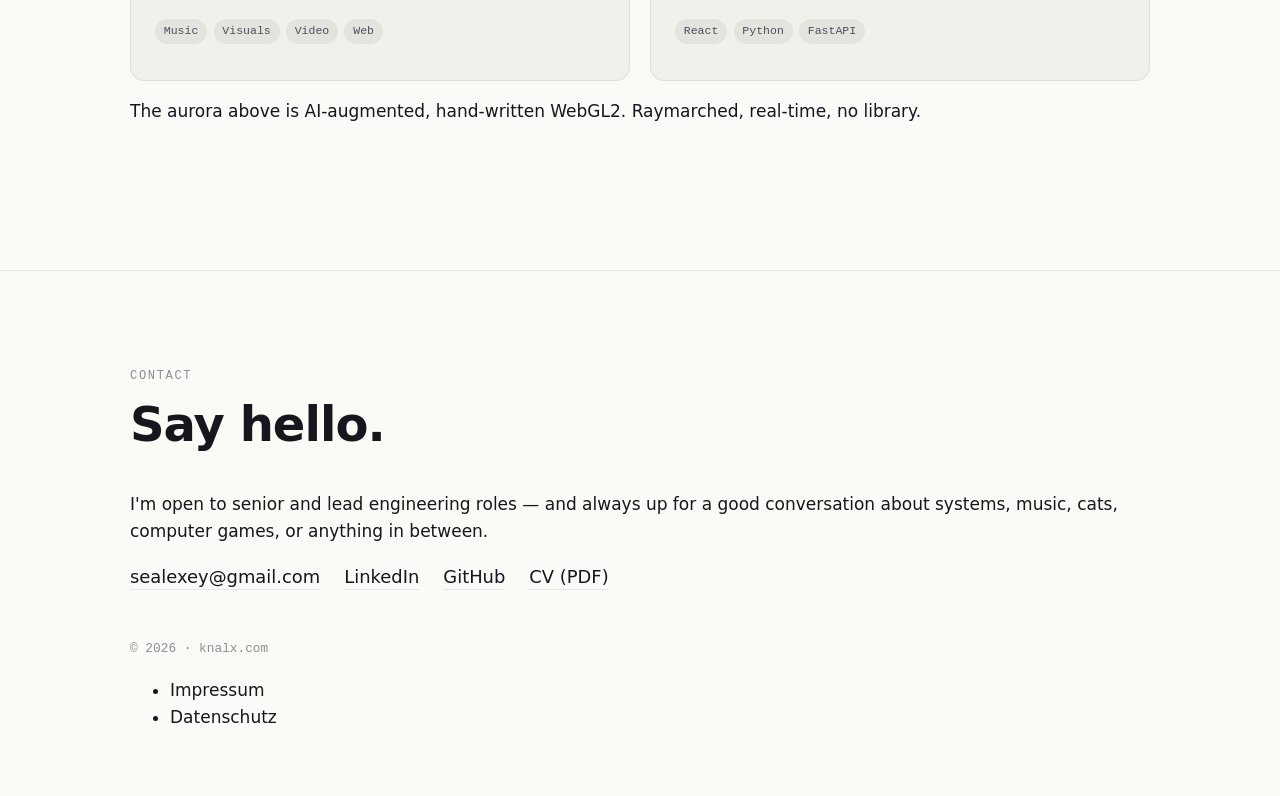
==== commit c09e1bde: "hero: cache shader fetch, fix preload + star magnitude range - fetch hero.frag with cache:"default" " ====
--- a/public/index.html
+++ b/public/index.html
@@ -26,7 +26,7 @@
 
         <link rel="icon" type="image/svg+xml" href="/favicon.svg" />
         <link rel="stylesheet" href="/styles.css" />
-        <link rel="preload" href="/stars.bin" as="fetch" crossorigin="anonymous" />
+        <link rel="preload" href="/stars.bin" as="fetch" />
     </head>
 
     <body>
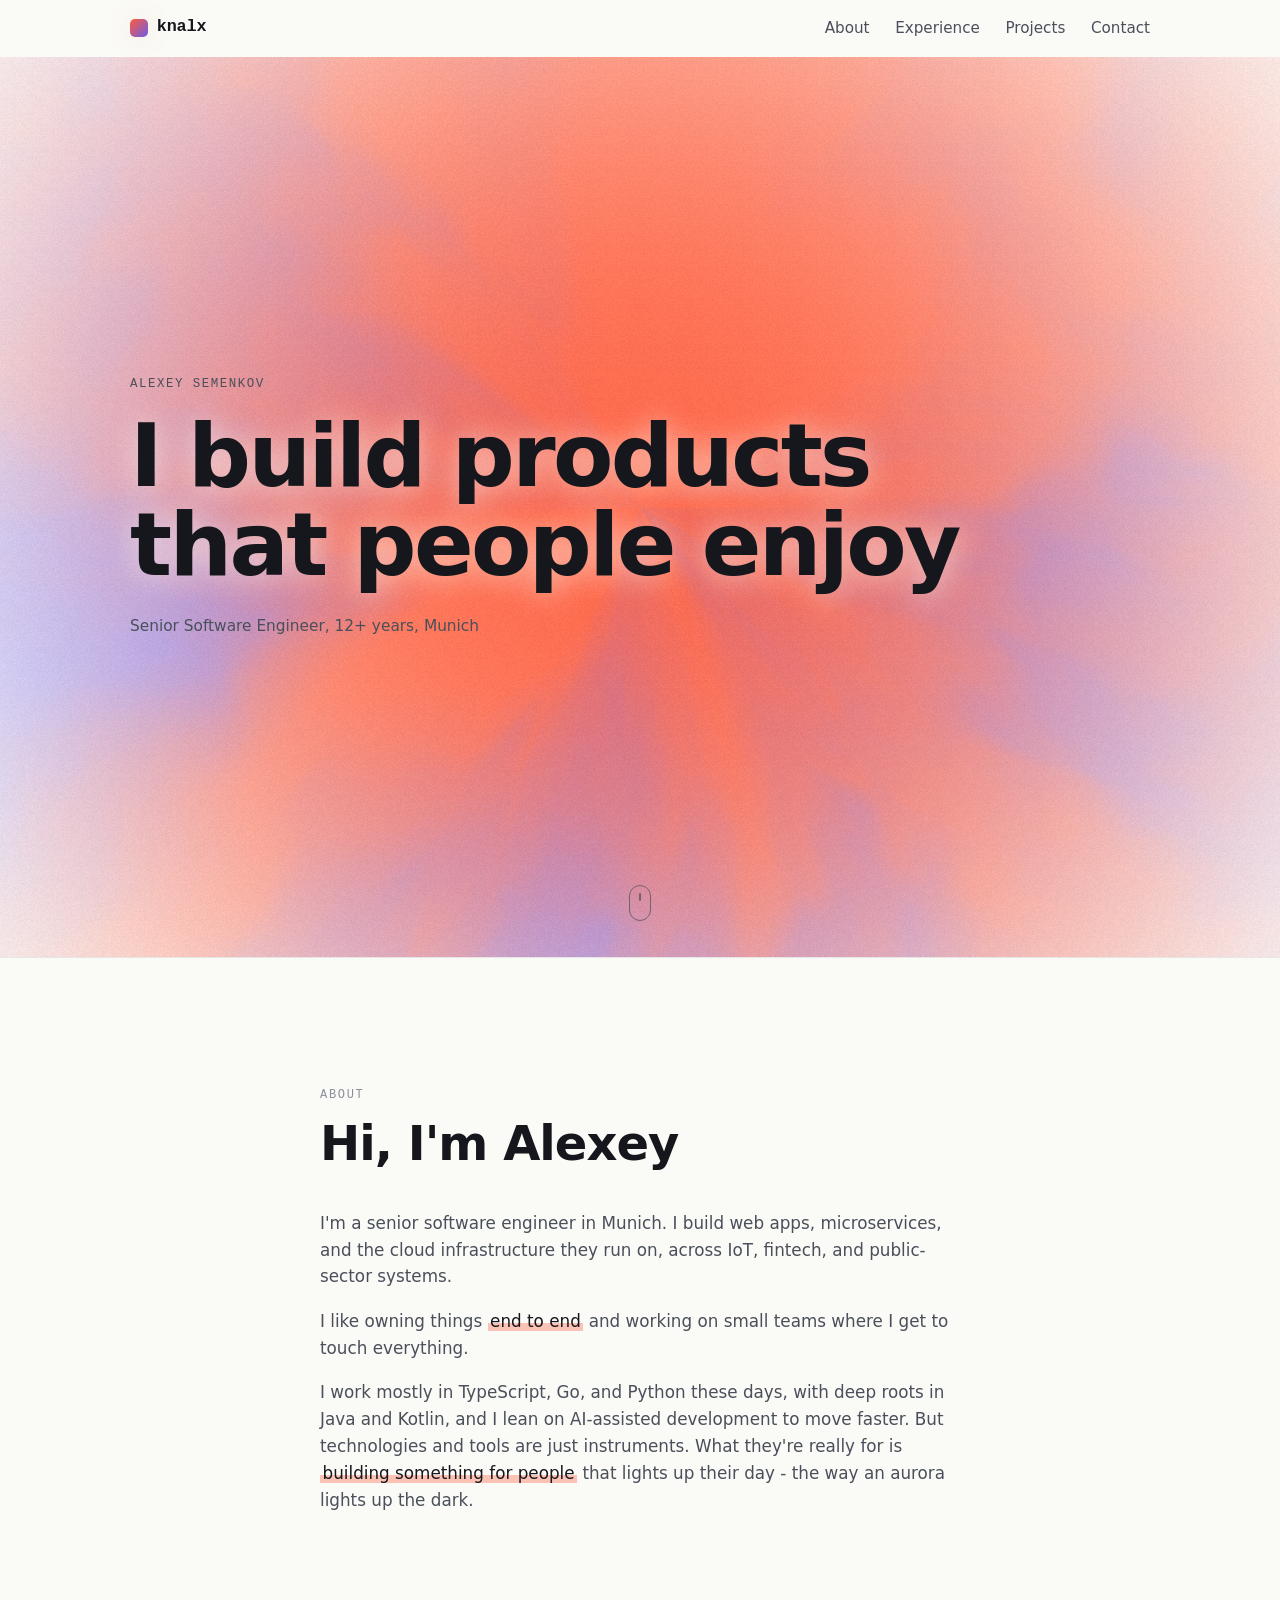
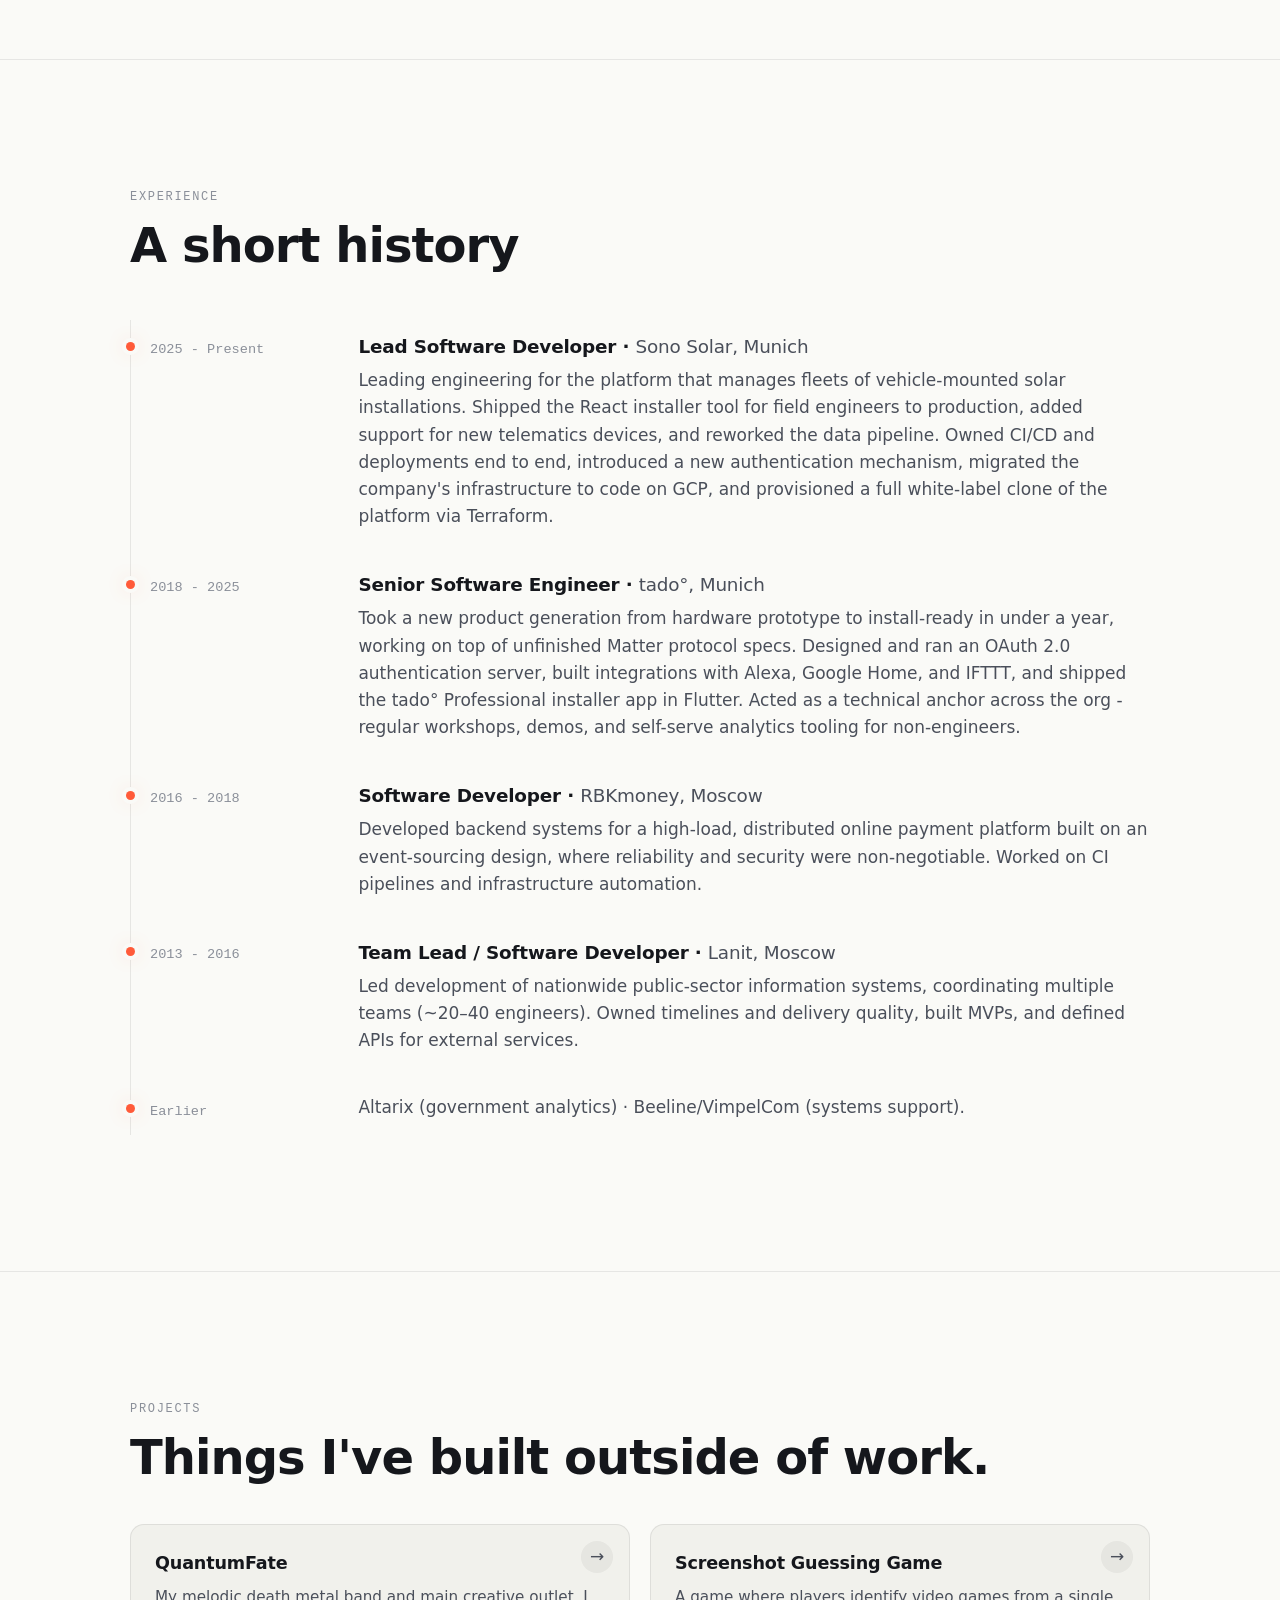
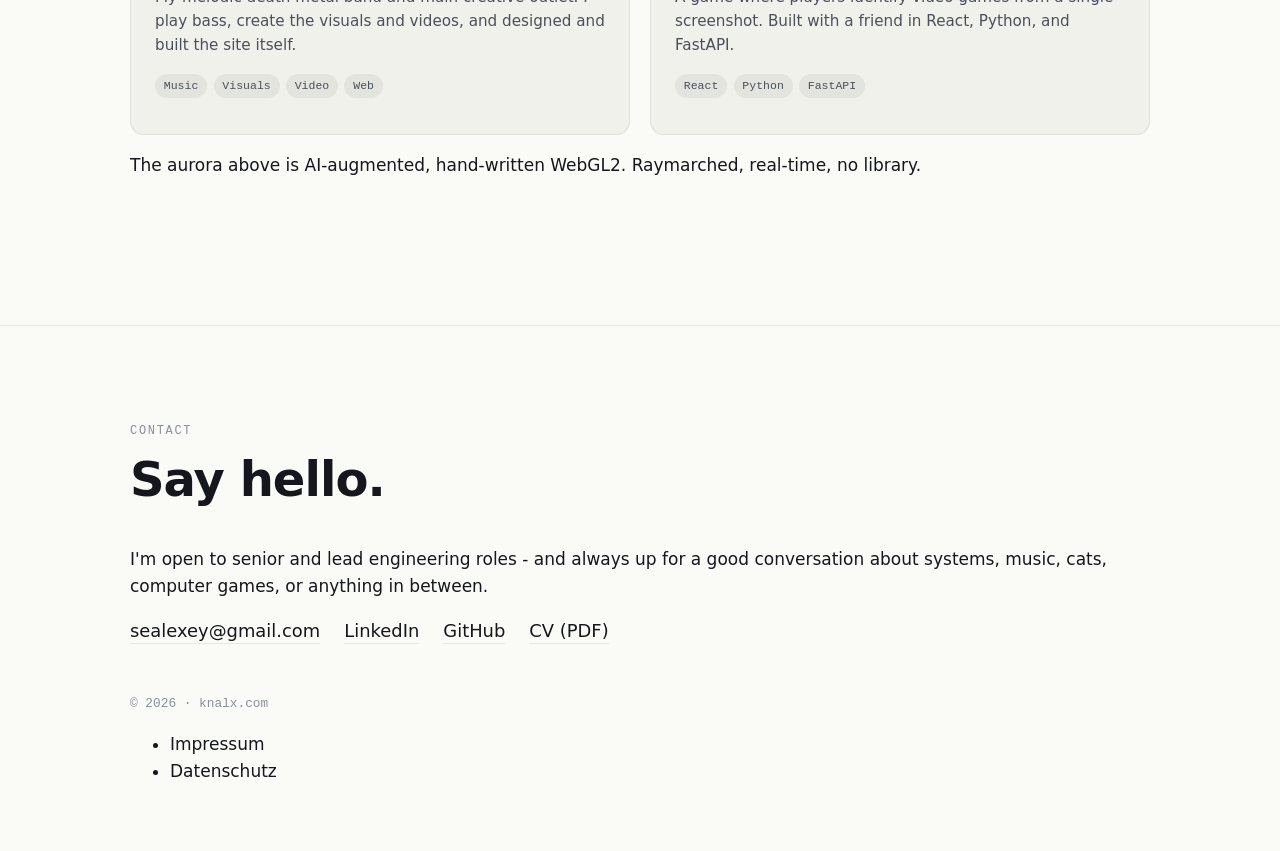
==== commit a6d7aed6: "copy: rework experience entries for accuracy - Sono Solar: credit installer tool only, add telematic" ====
--- a/public/index.html
+++ b/public/index.html
@@ -91,7 +91,7 @@
                             But technologies and tools are just instruments.
                             What they're really for is
                             <em>building something for people</em> that lights
-                            up their day — the way an aurora lights up the
+                            up their day - the way an aurora lights up the
                             dark.
                         </p>
                     </div>
@@ -105,29 +105,29 @@
 
                     <ol class="timeline">
                         <li class="timeline__item">
-                            <div class="timeline__when">2025 — Present</div>
+                            <div class="timeline__when">2025 - Present</div>
                             <div class="timeline__what">
                                 <h3>
                                     Lead Software Developer ·
                                     <span>Sono Solar, Munich</span>
                                 </h3>
                                 <p>
-                                    Leading engineering for a small team
-                                    building the platform that manages fleets
-                                    of vehicle-mounted solar installations.
-                                    Shipped two production React apps — an
-                                    installer tool for field engineers and a
-                                    real-time dashboard for vehicle owners and
-                                    fleet operators. Migrated the company's
-                                    infrastructure to code on GCP, integrated
-                                    AI tooling across the dev pipeline, and
-                                    provisioned a full white-label clone of
-                                    the platform via Terraform.
-                                </p>
-                            </div>
-                        </li>
-                        <li class="timeline__item">
-                            <div class="timeline__when">2018 — 2025</div>
+                                    Leading engineering for the platform that
+                                    manages fleets of vehicle-mounted solar
+                                    installations. Shipped the React installer
+                                    tool for field engineers to production,
+                                    added support for new telematics devices,
+                                    and reworked the data pipeline. Owned CI/CD
+                                    and deployments end to end, introduced a new
+                                    authentication mechanism, migrated the
+                                    company's infrastructure to code on GCP, and
+                                    provisioned a full white-label clone of the
+                                    platform via Terraform.
+                                </p>
+                            </div>
+                        </li>
+                        <li class="timeline__item">
+                            <div class="timeline__when">2018 - 2025</div>
                             <div class="timeline__what">
                                 <h3>
                                     Senior Software Engineer ·
@@ -142,30 +142,30 @@
                                     integrations with Alexa, Google Home, and
                                     IFTTT, and shipped the tado° Professional
                                     installer app in Flutter. Acted as a
-                                    technical anchor across the org — regular
+                                    technical anchor across the org - regular
                                     workshops, demos, and self-serve analytics
                                     tooling for non-engineers.
                                 </p>
                             </div>
                         </li>
                         <li class="timeline__item">
-                            <div class="timeline__when">2016 — 2018</div>
+                            <div class="timeline__when">2016 - 2018</div>
                             <div class="timeline__what">
                                 <h3>
                                     Software Developer ·
                                     <span>RBKmoney, Moscow</span>
                                 </h3>
                                 <p>
-                                    Built microservices for an online payment
-                                    system where reliability and security were
-                                    non-negotiable. Contributed to
-                                    infrastructure automation with Docker and
-                                    SaltStack.
-                                </p>
-                            </div>
-                        </li>
-                        <li class="timeline__item">
-                            <div class="timeline__when">2013 — 2016</div>
+                                    Developed backend systems for a high-load,
+                                    distributed online payment platform built on
+                                    an event-sourcing design, where reliability
+                                    and security were non-negotiable. Worked on
+                                    CI pipelines and infrastructure automation.
+                                </p>
+                            </div>
+                        </li>
+                        <li class="timeline__item">
+                            <div class="timeline__when">2013 - 2016</div>
                             <div class="timeline__what">
                                 <h3>
                                     Team Lead / Software Developer ·
@@ -261,7 +261,7 @@
                 <p class="footer__kicker">Contact</p>
                 <h2 class="footer__title">Say hello.</h2>
                 <p class="footer__intro">
-                    I'm open to senior and lead engineering roles — and
+                    I'm open to senior and lead engineering roles - and
                     always up for a good conversation about systems, music,
                     cats, computer games, or anything in between.
                 </p>
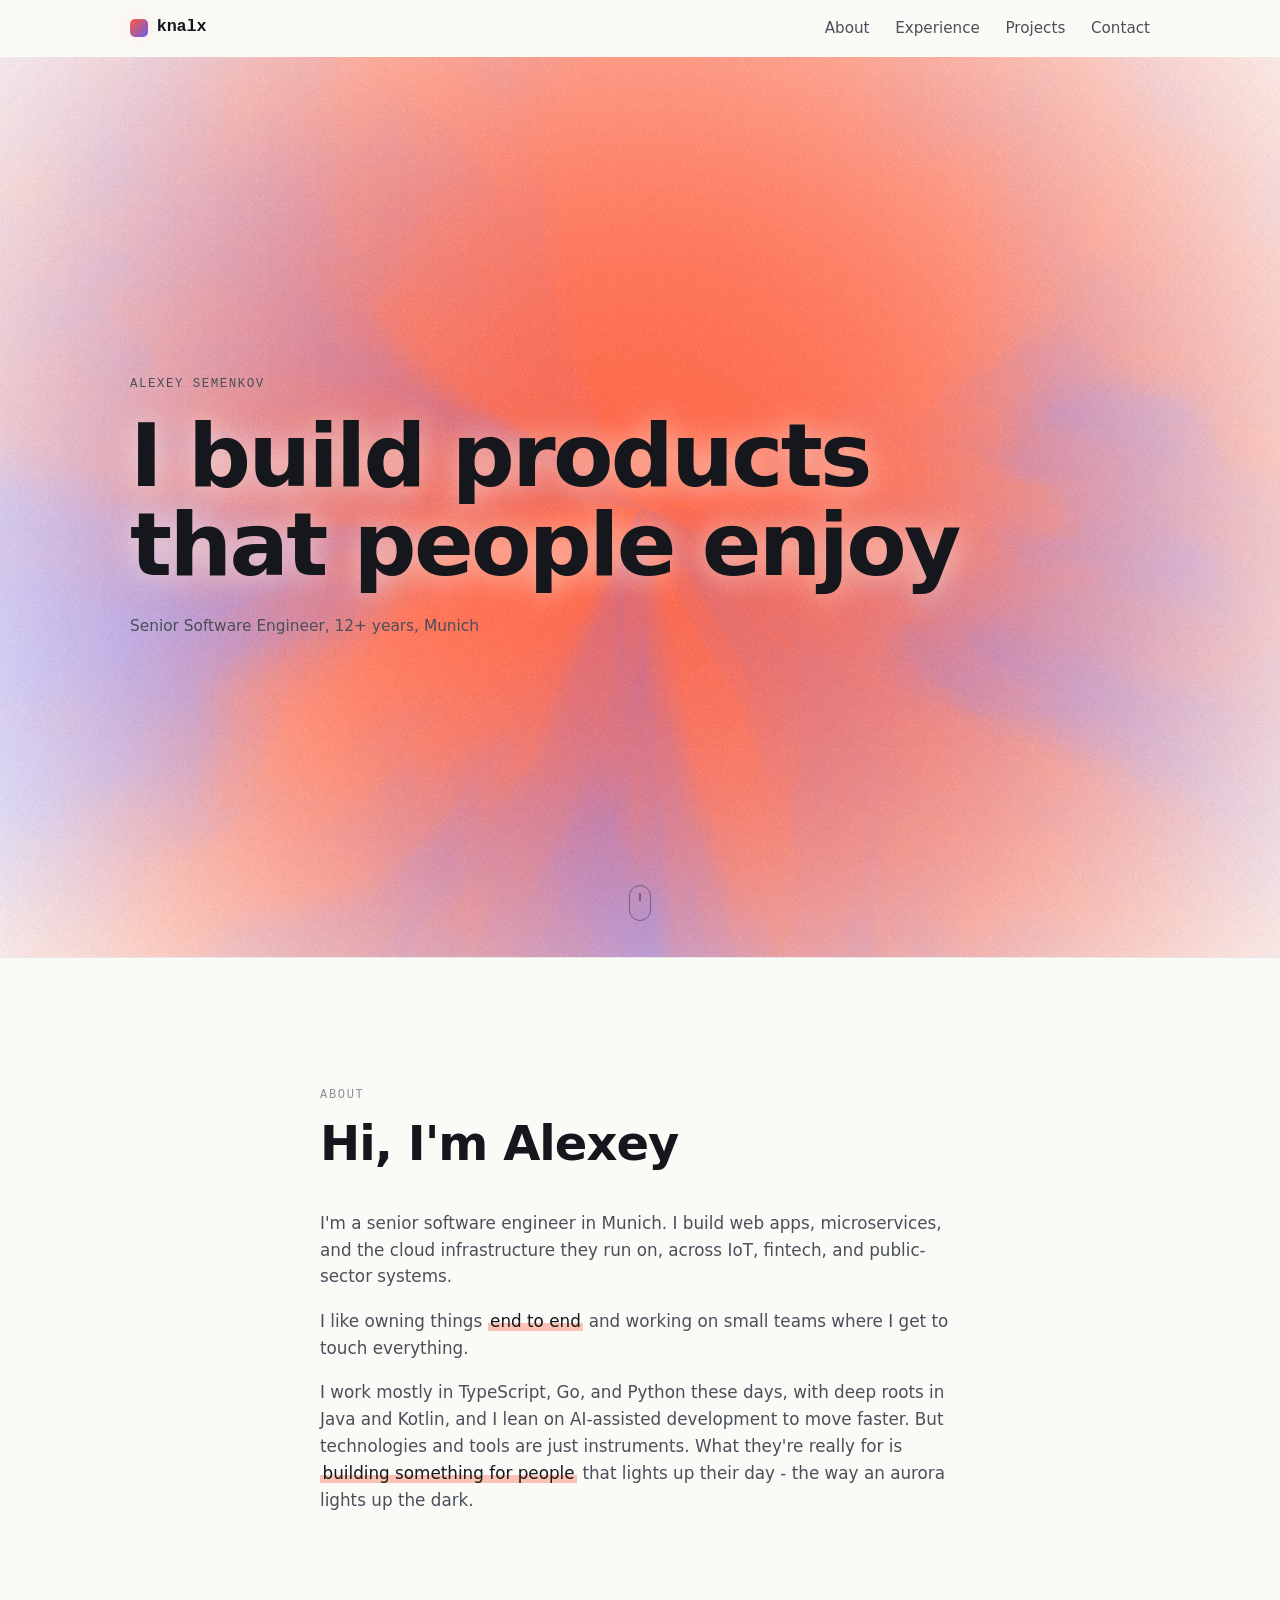
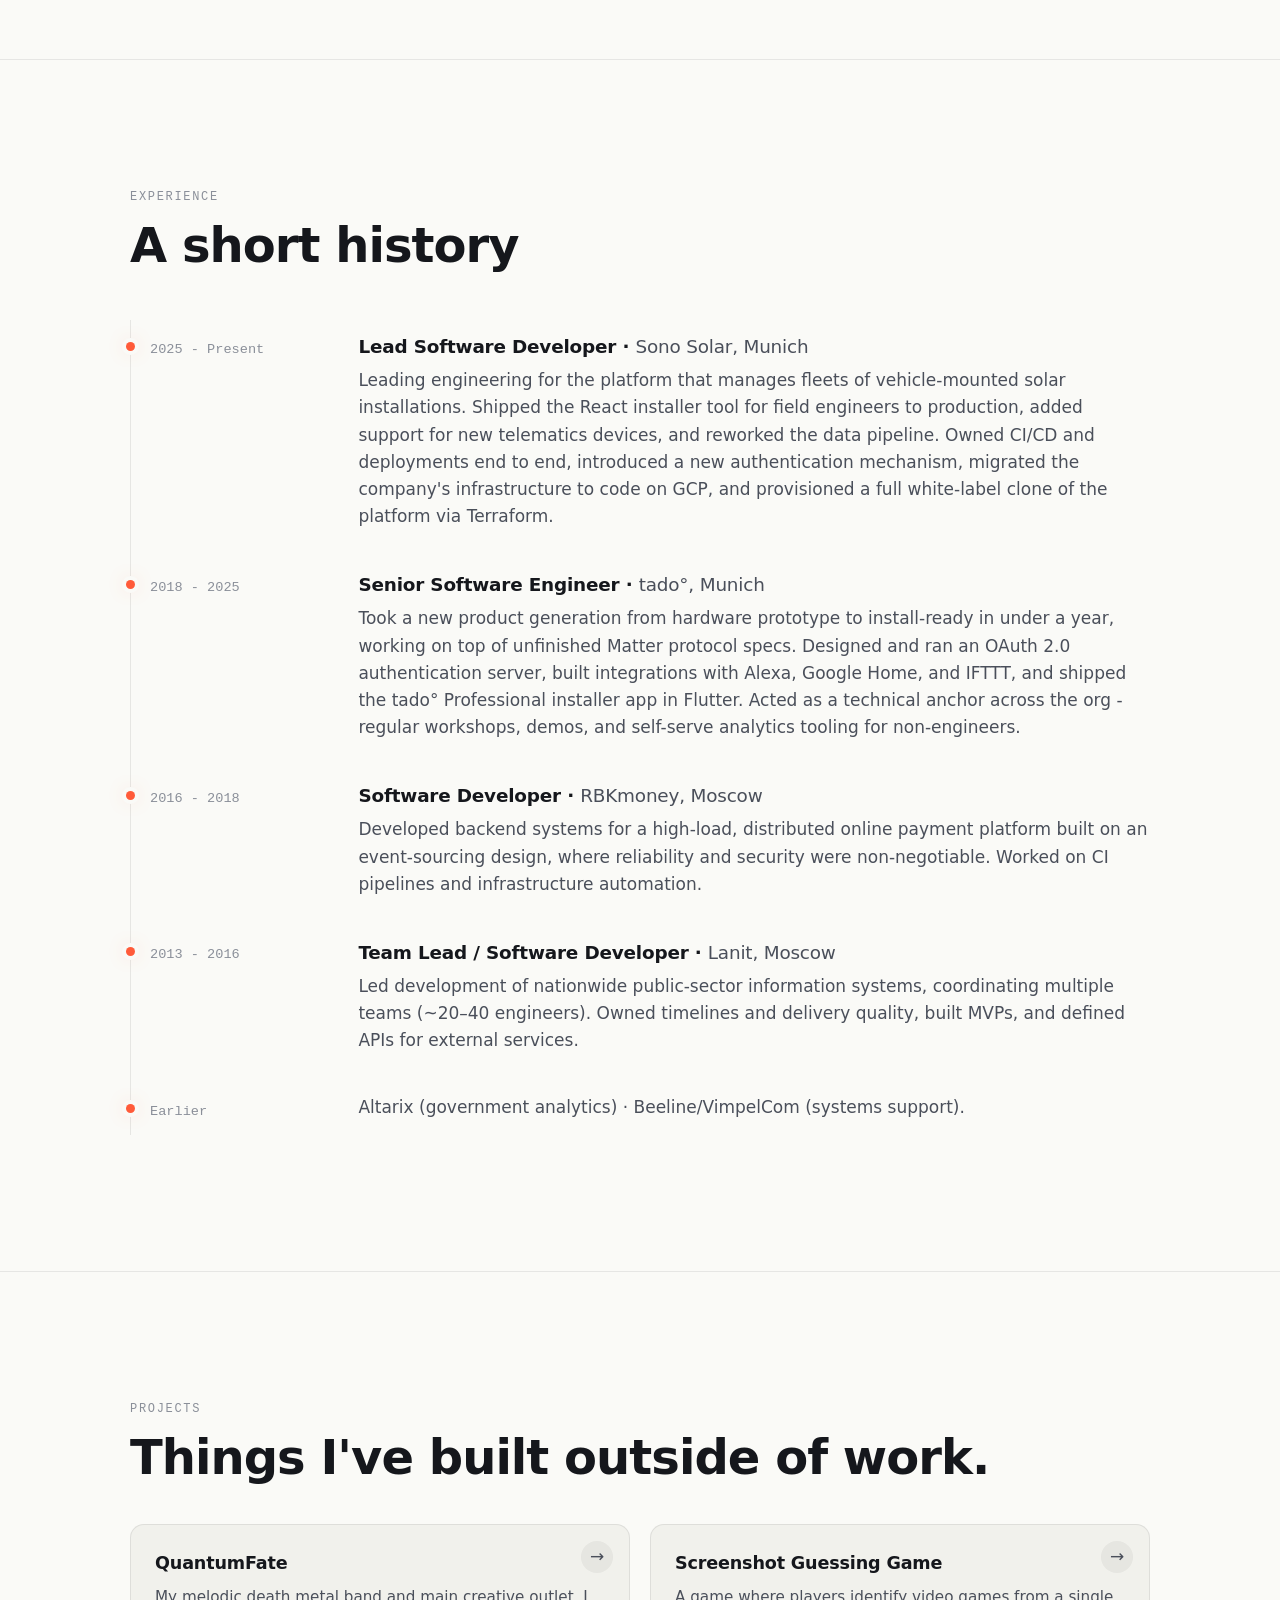
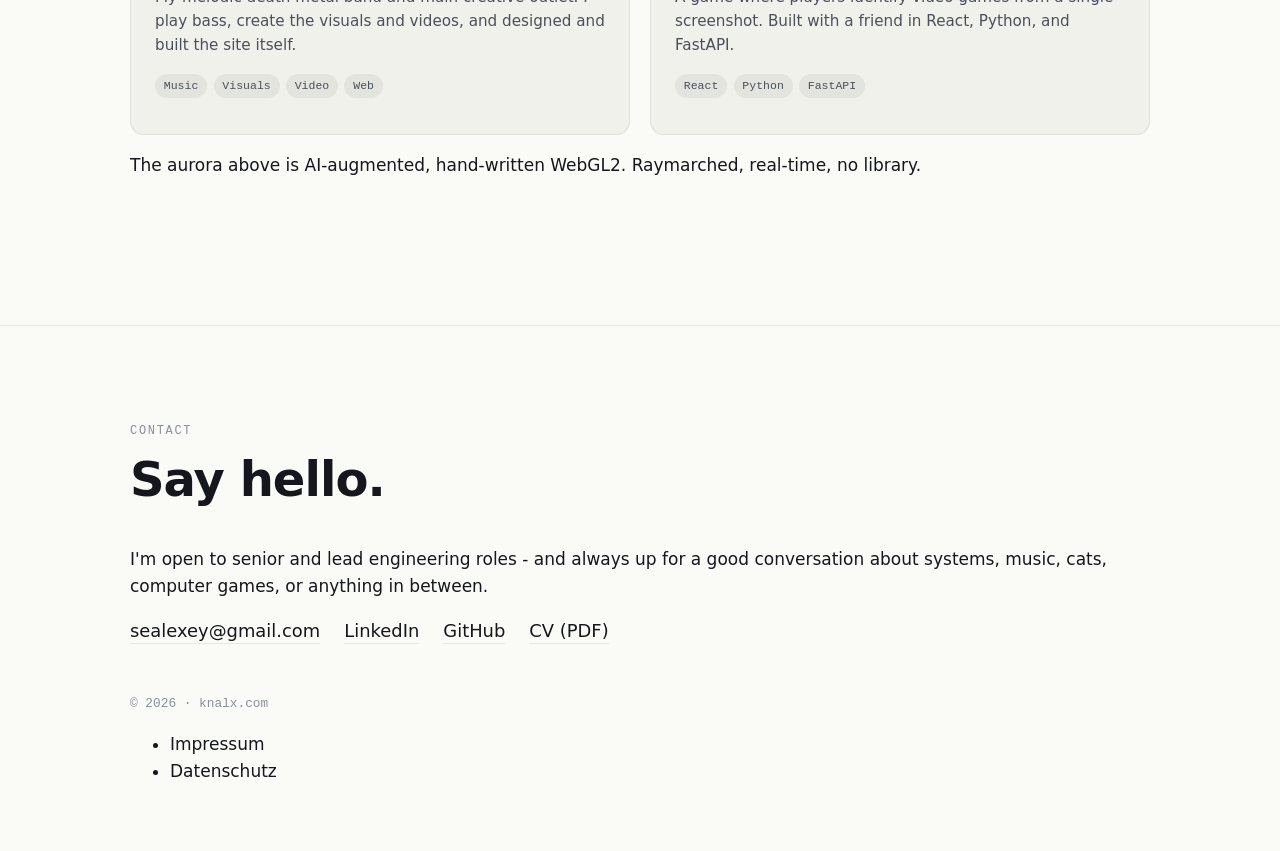
==== commit 520d9fba: "hero: prefetch stars.bin instead of preload stars.bin is fetched late in the hero init chain (after " ====
--- a/public/index.html
+++ b/public/index.html
@@ -26,7 +26,7 @@
 
         <link rel="icon" type="image/svg+xml" href="/favicon.svg" />
         <link rel="stylesheet" href="/styles.css" />
-        <link rel="preload" href="/stars.bin" as="fetch" />
+        <link rel="prefetch" href="/stars.bin" as="fetch" />
     </head>
 
     <body>
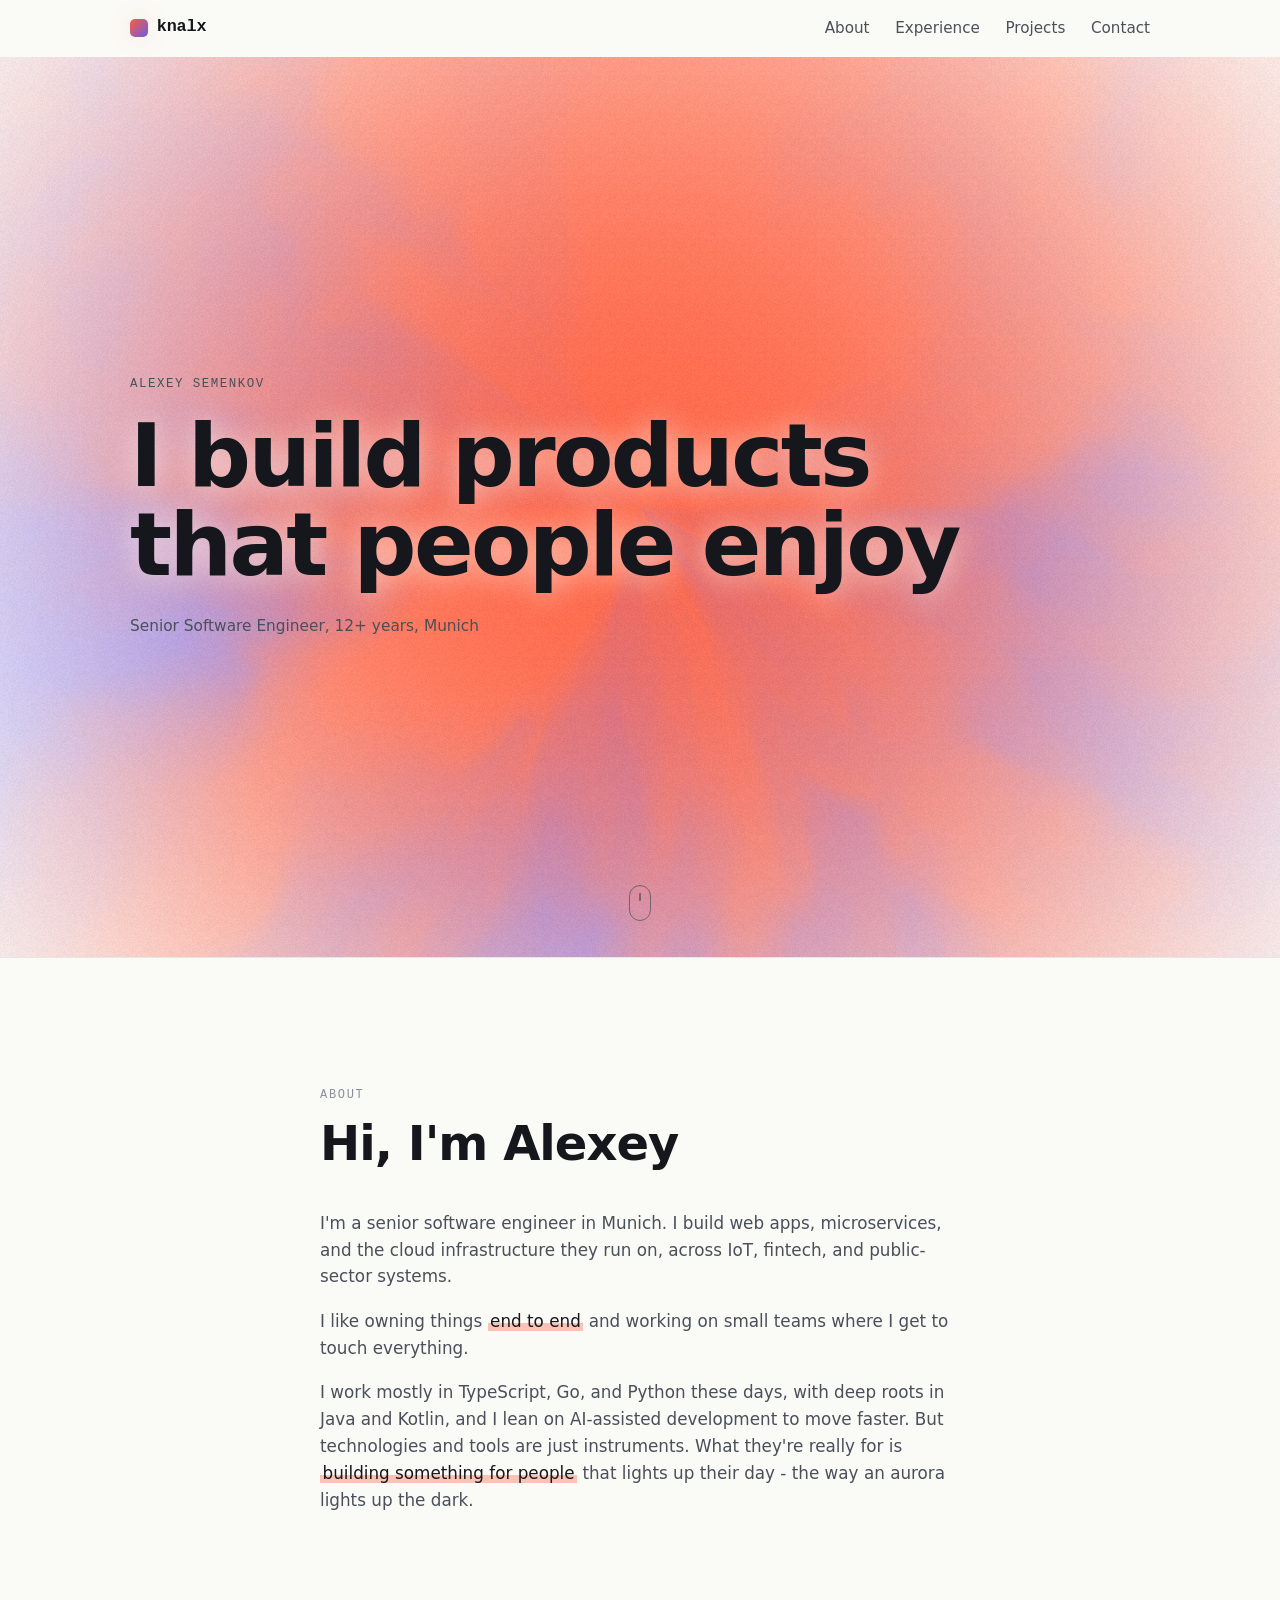
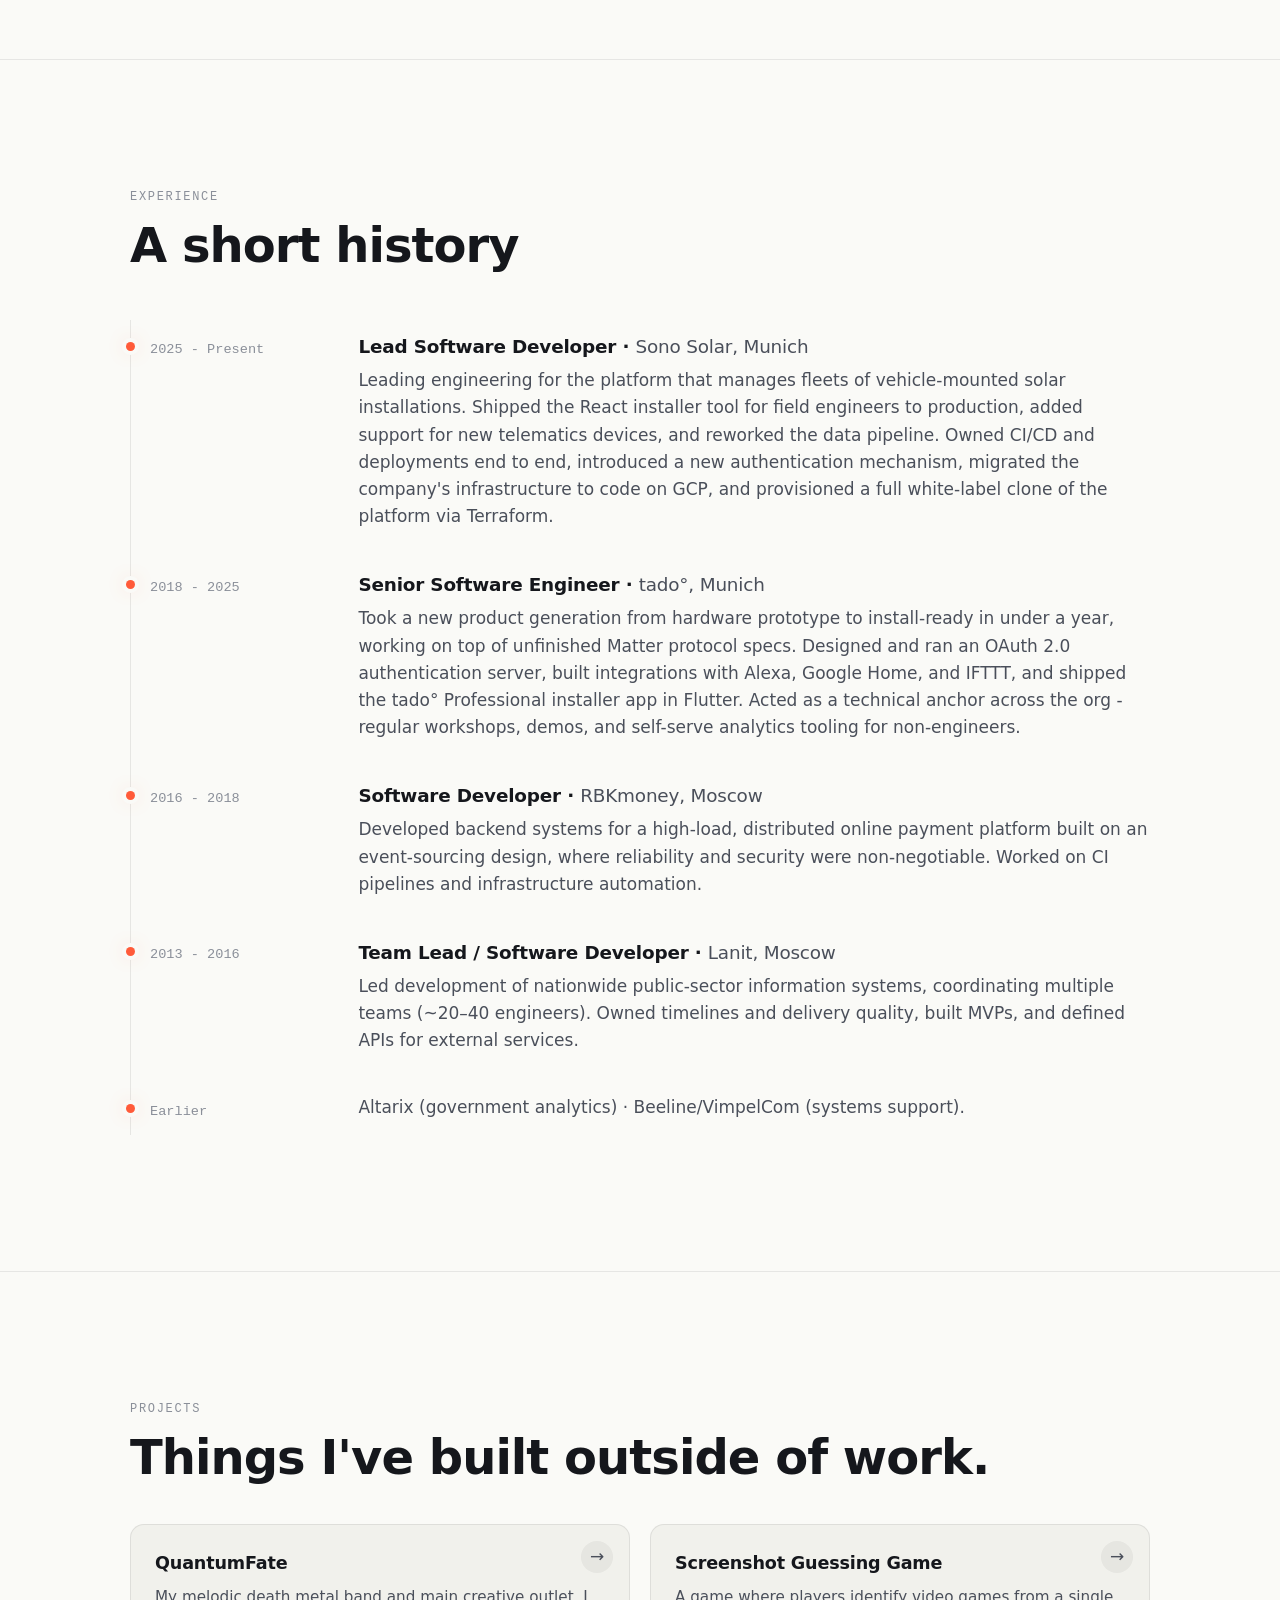
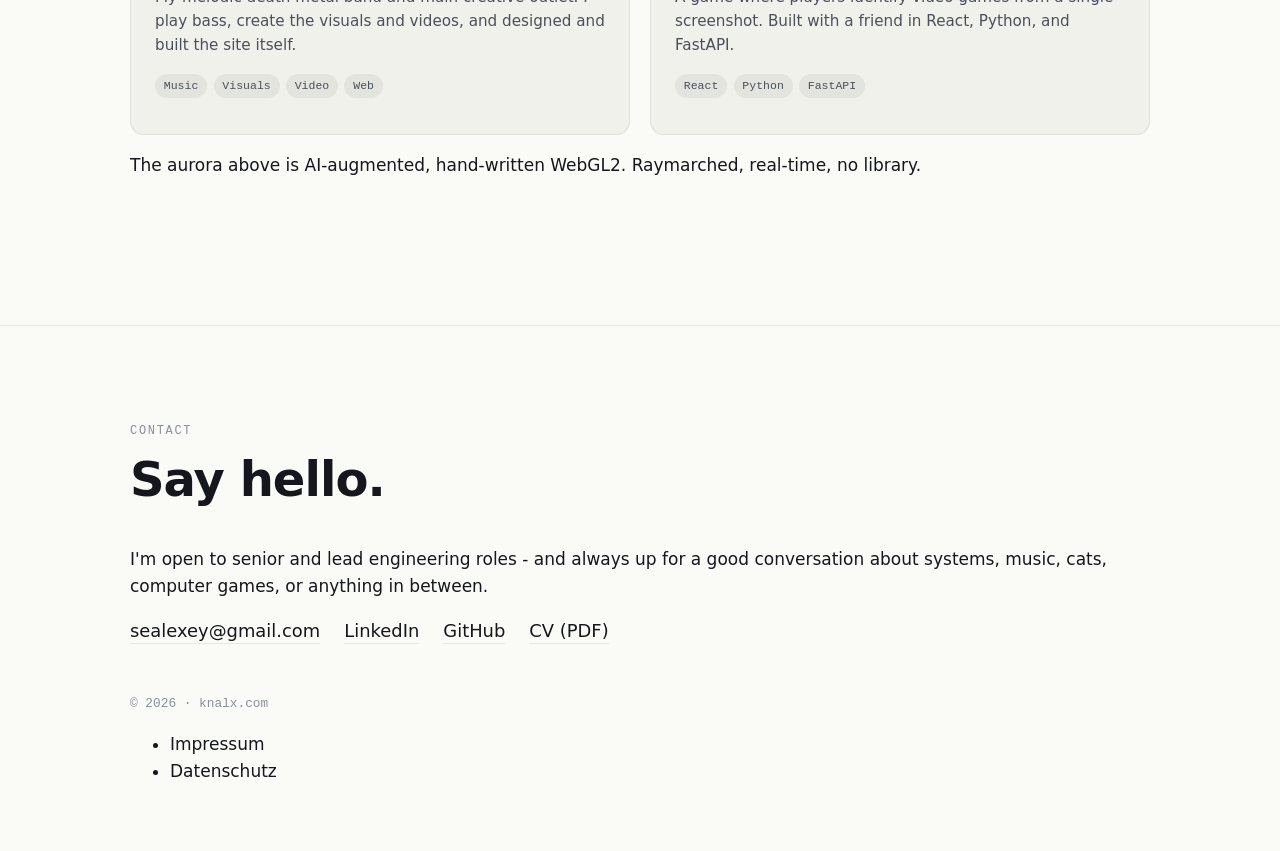
==== commit ee012268: "console: add a greeting for visitors who open devtools Friendly on-load message pointing to the GitH" ====
--- a/public/index.html
+++ b/public/index.html
@@ -299,6 +299,22 @@
             </div>
         </footer>
 
+        <script>
+            console.log(
+                "%c👋 Hi! Since you're in here anyway...",
+                "font-size:16px;font-weight:700;color:#6ee6cd;"
+            );
+            console.log(
+                "%cI built this site with a lot of agentic coding. If you're curious how it works, the whole thing is open on GitHub:\n%chttps://github.com/knalx/knalx.com",
+                "font-size:13px;color:#e9f3ee;line-height:1.5;",
+                "font-size:13px;color:#6ee6cd;"
+            );
+            console.log(
+                "%cI'd genuinely love to walk you through it, or chat about working together. Say hi: %csealexey@gmail.com",
+                "font-size:13px;color:#e9f3ee;",
+                "font-size:13px;color:#6ee6cd;"
+            );
+        </script>
         <script src="/hero.js" defer></script>
         <script src="/main.js" defer></script>
     </body>
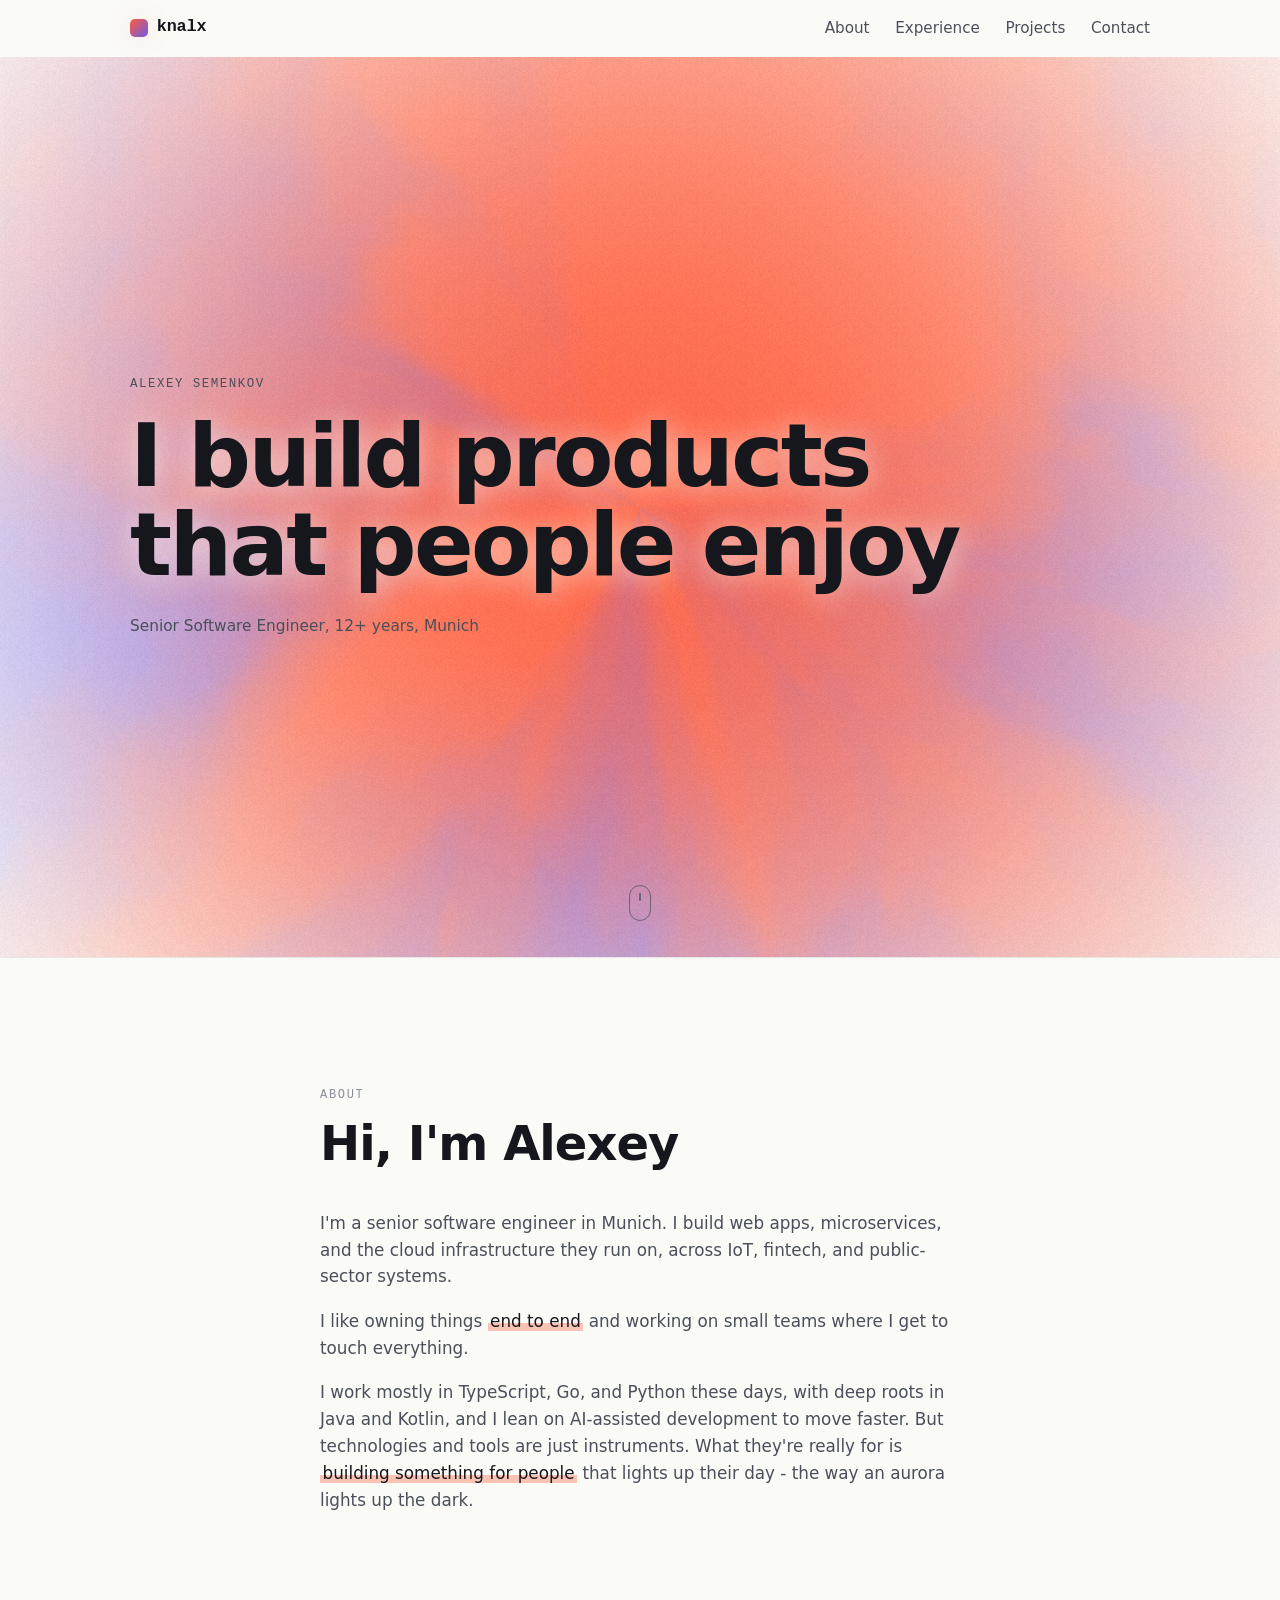
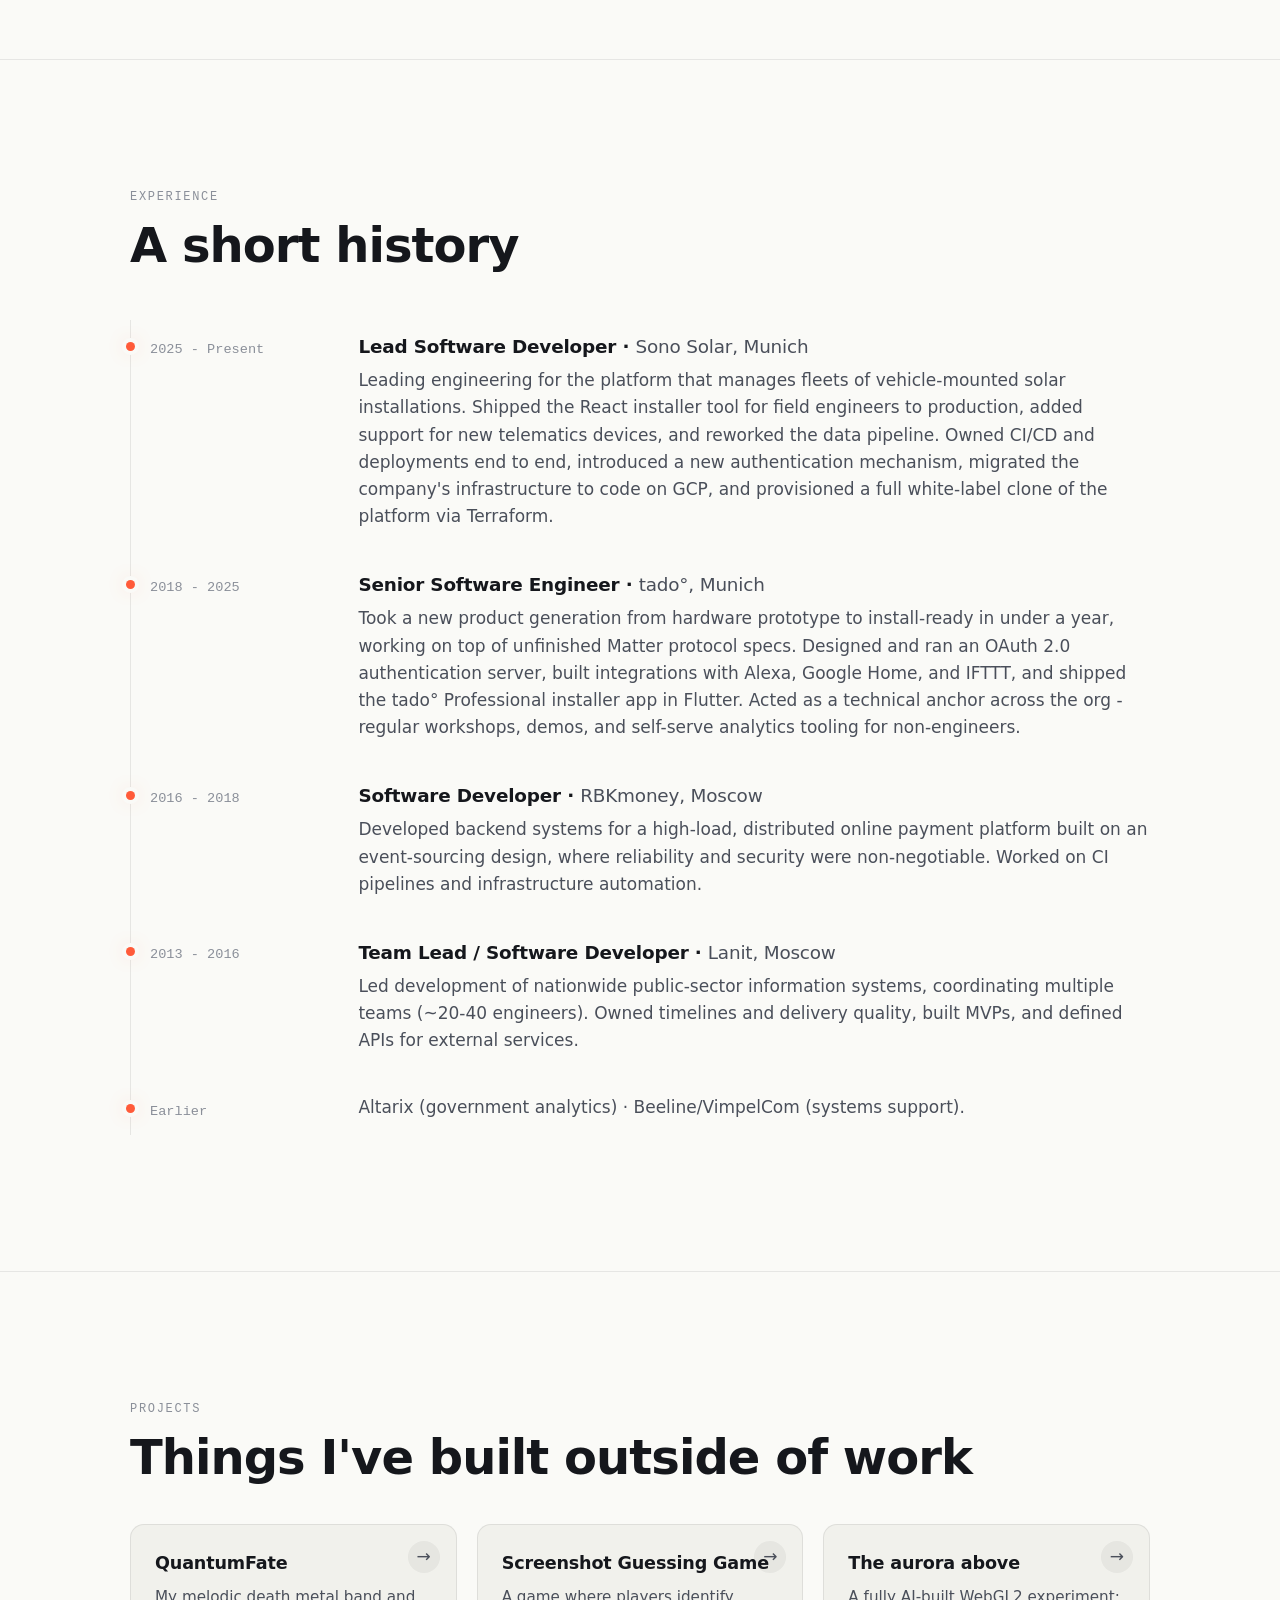
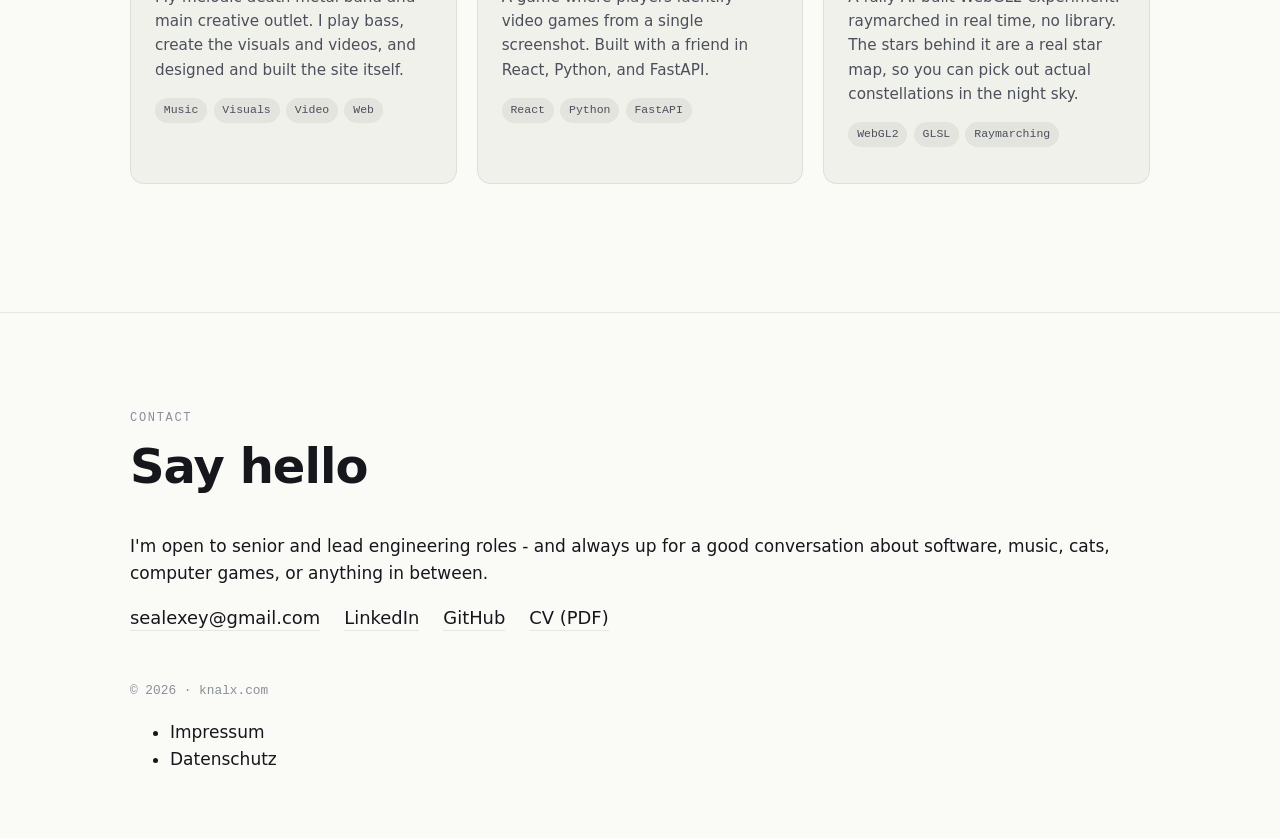
==== commit 96f27c33: "copy: tighten wording and add aurora as a project card - standardize on plain hyphens (drop em/en da" ====
--- a/public/index.html
+++ b/public/index.html
@@ -174,7 +174,7 @@
                                 <p>
                                     Led development of nationwide
                                     public-sector information systems,
-                                    coordinating multiple teams (~20–40
+                                    coordinating multiple teams (~20-40
                                     engineers). Owned timelines and delivery
                                     quality, built MVPs, and defined APIs for
                                     external services.
@@ -198,7 +198,7 @@
                 <div class="container">
                     <p class="section__kicker">Projects</p>
                     <h2 class="section__title">
-                        Things I've built outside of work.
+                        Things I've built outside of work
                     </h2>
 
                     <ul class="cards">
@@ -246,12 +246,28 @@
                                 >→</a
                             >
                         </li>
+                        <li class="card">
+                            <h3 class="card__title">The aurora above</h3>
+                            <p class="card__pitch">
+                                A fully AI-built WebGL2 experiment: raymarched
+                                in real time, no library. The stars behind it
+                                are a real star map, so you can pick out actual
+                                constellations in the night sky.
+                            </p>
+                            <ul class="chips">
+                                <li>WebGL2</li>
+                                <li>GLSL</li>
+                                <li>Raymarching</li>
+                            </ul>
+                            <a
+                                class="card__link"
+                                href="https://github.com/knalx/knalx.com"
+                                rel="noopener"
+                                aria-label="Open knalx.com source on GitHub"
+                                >→</a
+                            >
+                        </li>
                     </ul>
-
-                    <p class="aurora-credit">
-                        The aurora above is AI-augmented, hand-written
-                        WebGL2. Raymarched, real-time, no library.
-                    </p>
                 </div>
             </section>
         </main>
@@ -259,10 +275,10 @@
         <footer id="contact" class="site-footer reveal">
             <div class="container">
                 <p class="footer__kicker">Contact</p>
-                <h2 class="footer__title">Say hello.</h2>
+                <h2 class="footer__title">Say hello</h2>
                 <p class="footer__intro">
                     I'm open to senior and lead engineering roles - and
-                    always up for a good conversation about systems, music,
+                    always up for a good conversation about software, music,
                     cats, computer games, or anything in between.
                 </p>
 
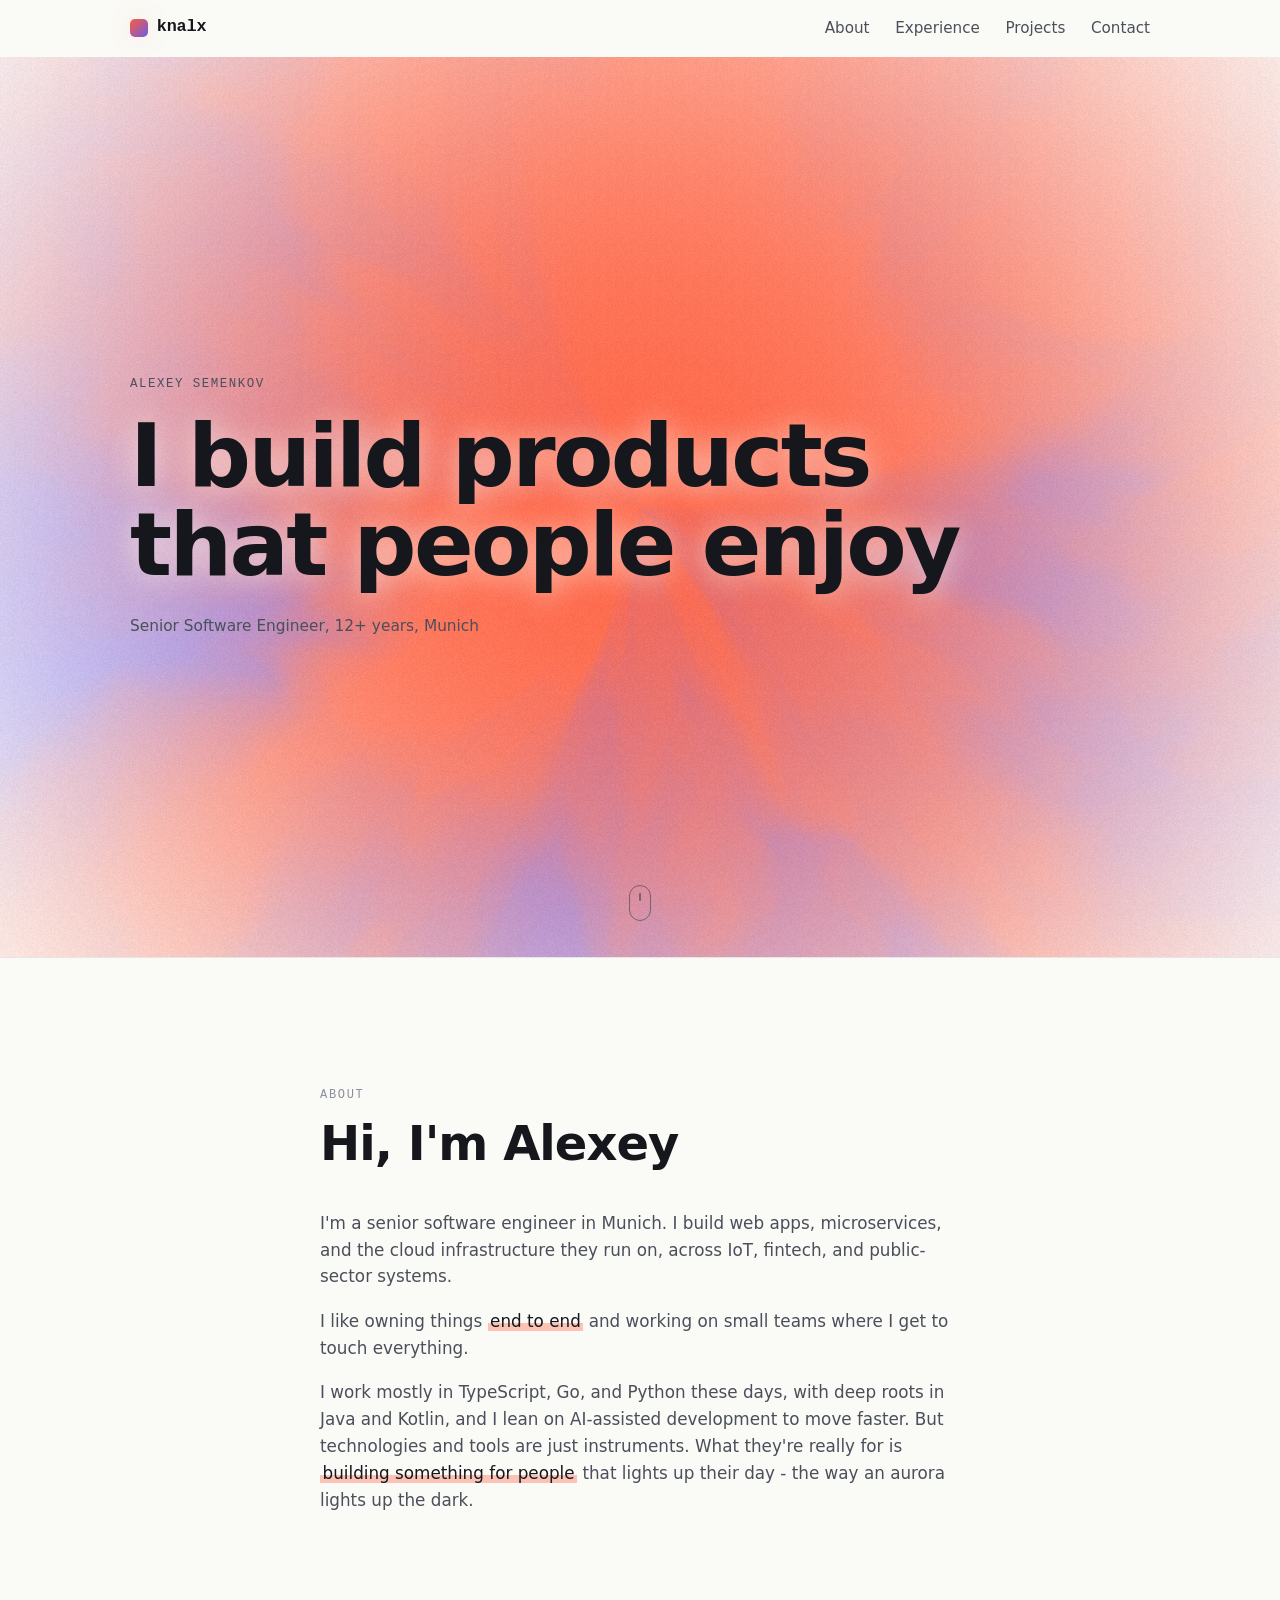
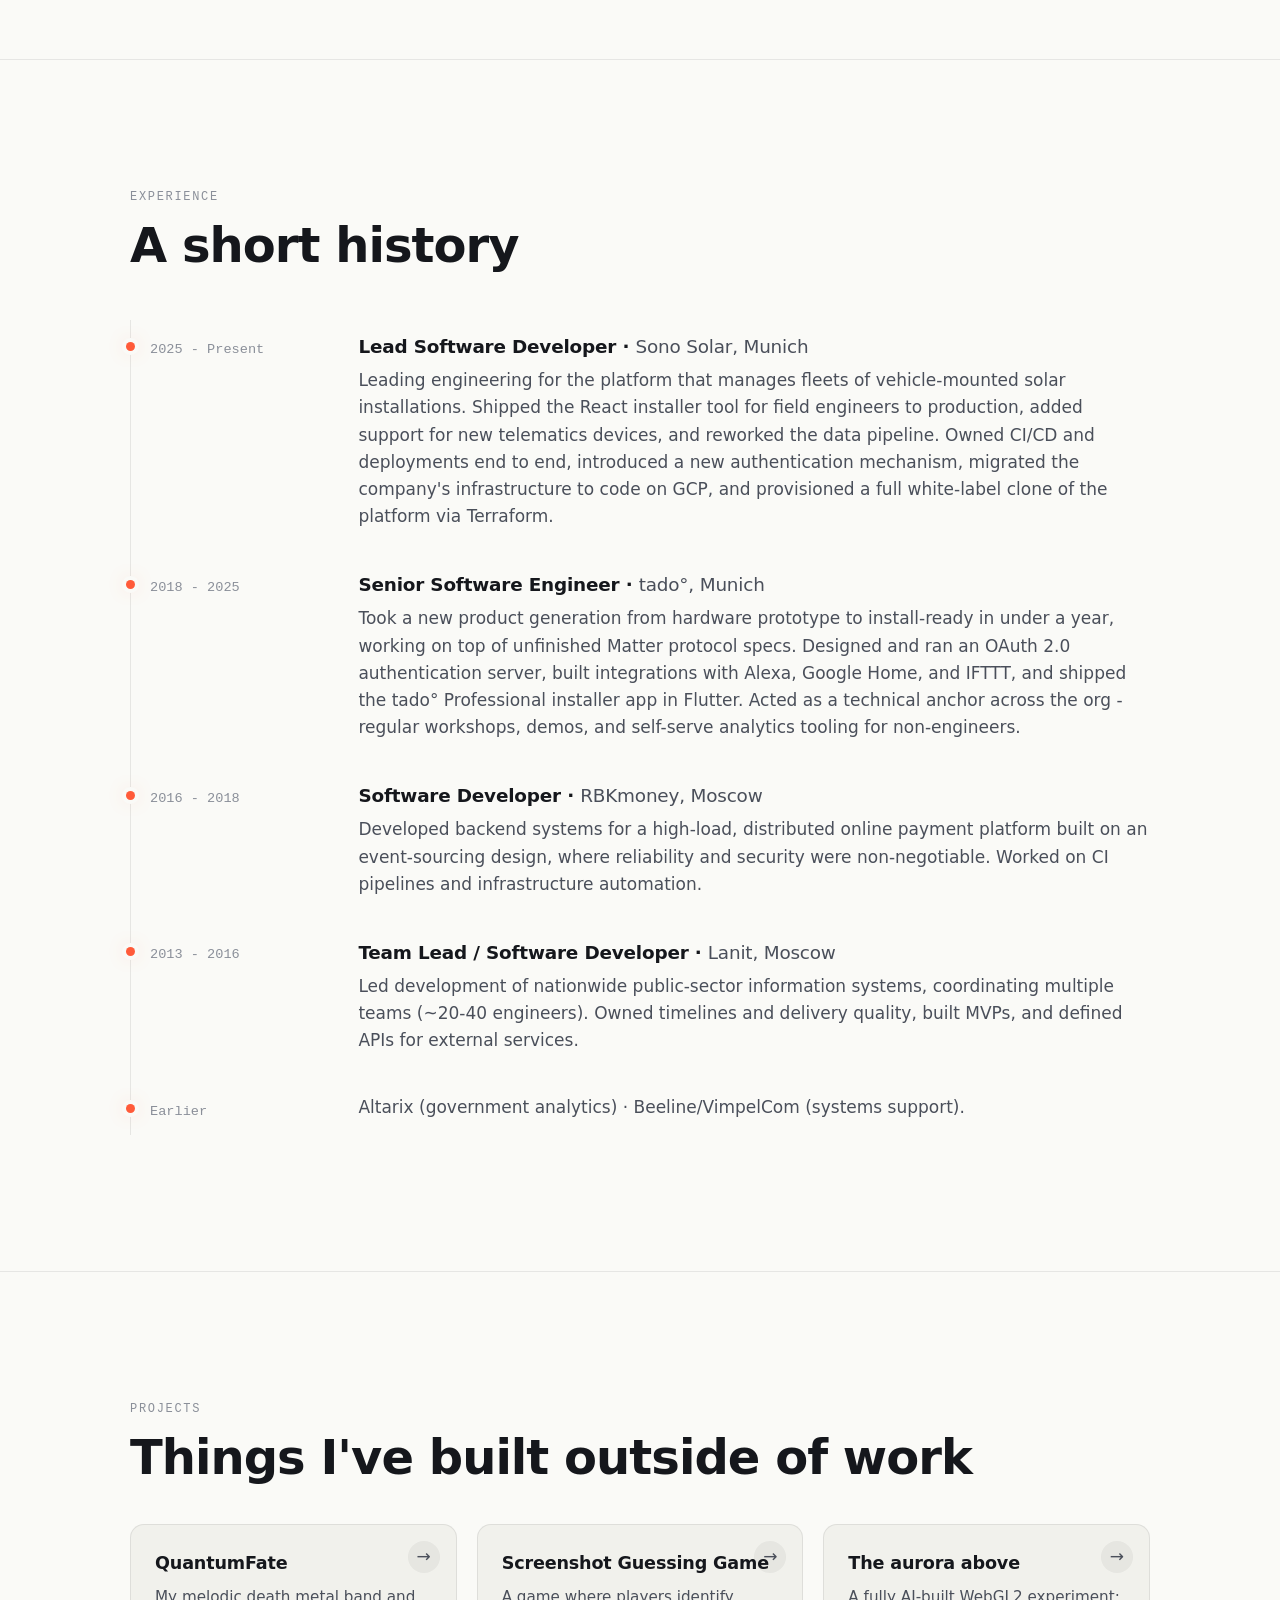
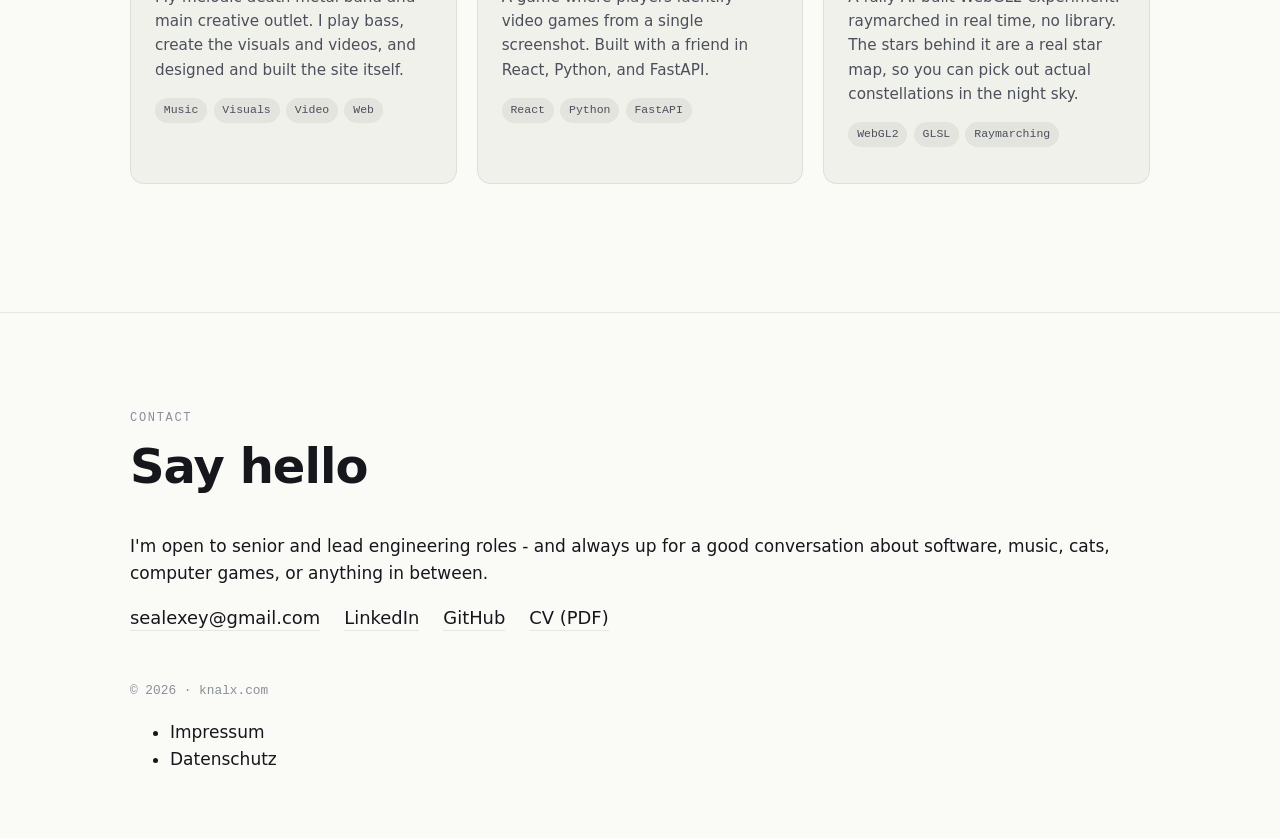
==== commit c1d9b7c4: "console: use default text color for greeting and simplify CTA Drop the near-white body color so the " ====
--- a/public/index.html
+++ b/public/index.html
@@ -322,12 +322,12 @@
             );
             console.log(
                 "%cI built this site with a lot of agentic coding. If you're curious how it works, the whole thing is open on GitHub:\n%chttps://github.com/knalx/knalx.com",
-                "font-size:13px;color:#e9f3ee;line-height:1.5;",
+                "font-size:13px;line-height:1.5;",
                 "font-size:13px;color:#6ee6cd;"
             );
             console.log(
-                "%cI'd genuinely love to walk you through it, or chat about working together. Say hi: %csealexey@gmail.com",
-                "font-size:13px;color:#e9f3ee;",
+                "%cWant to chat or work together? Say hi: %csealexey@gmail.com",
+                "font-size:13px;",
                 "font-size:13px;color:#6ee6cd;"
             );
         </script>
